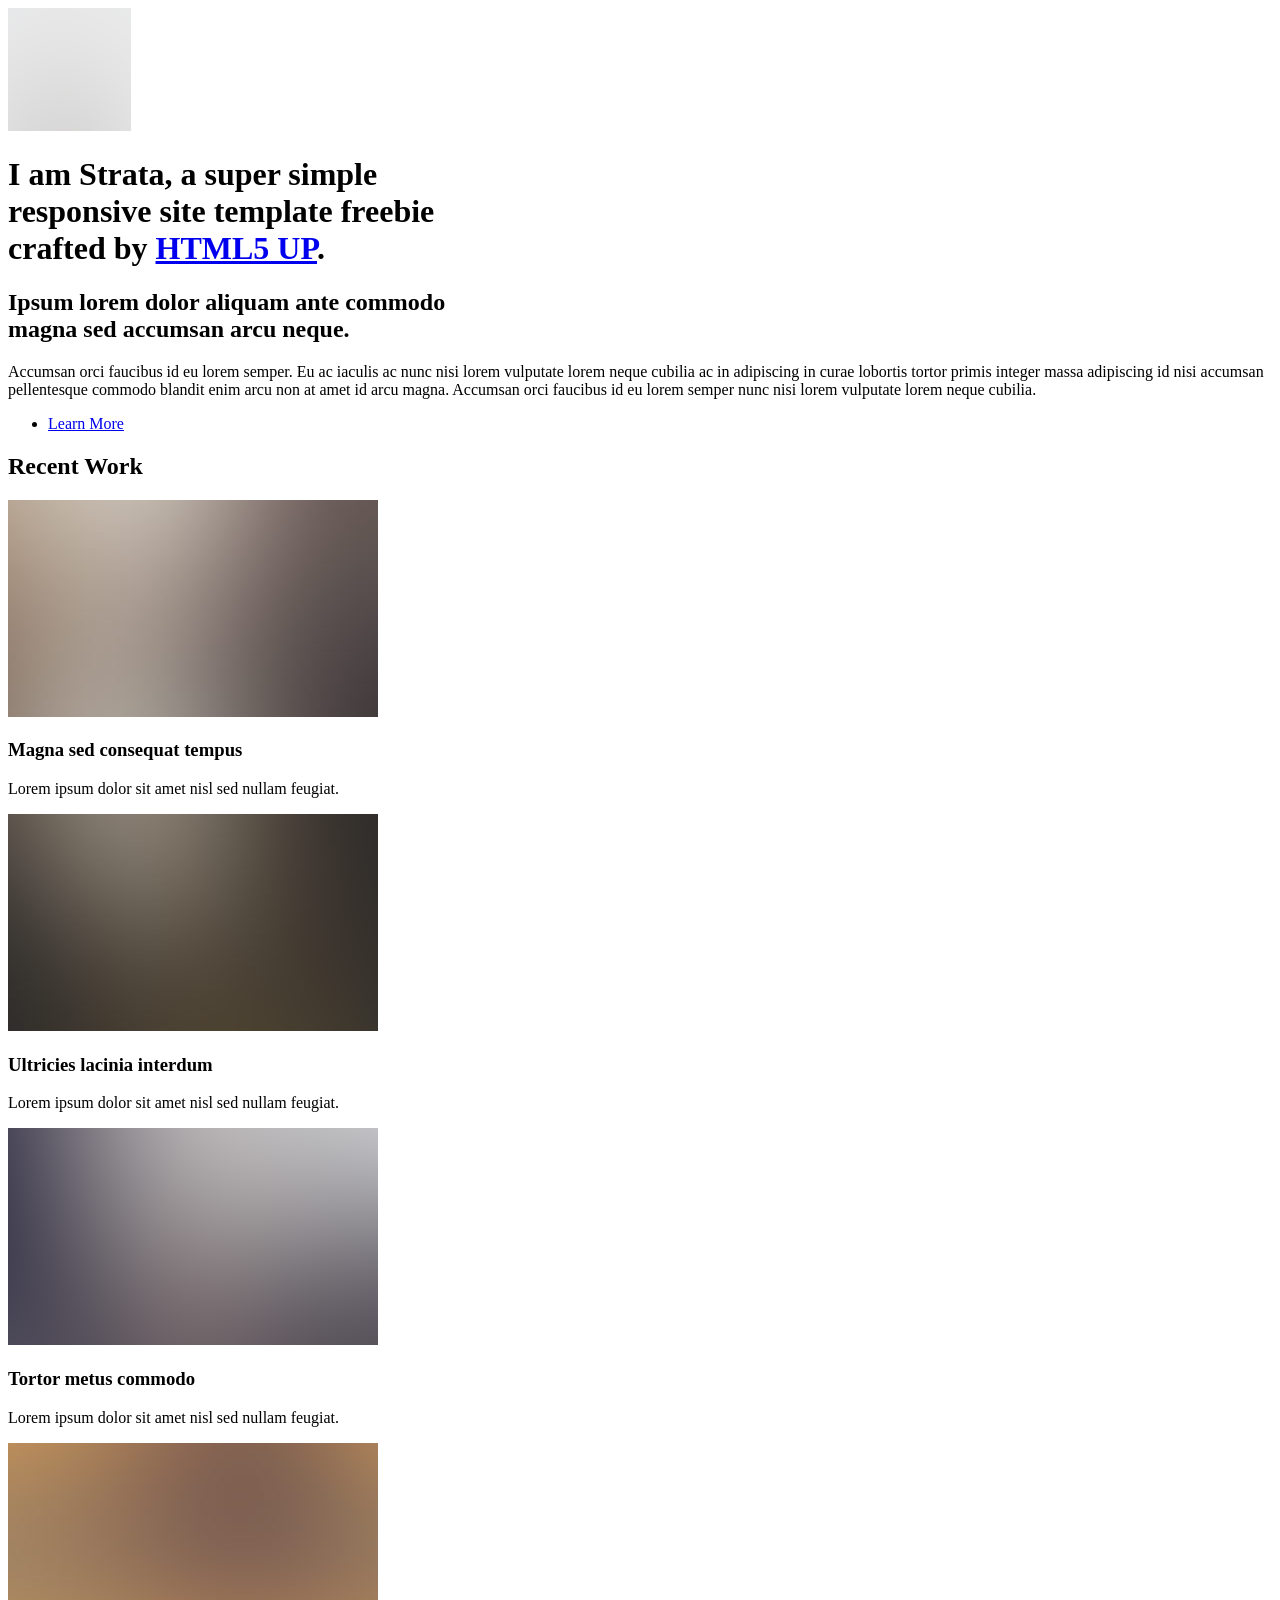
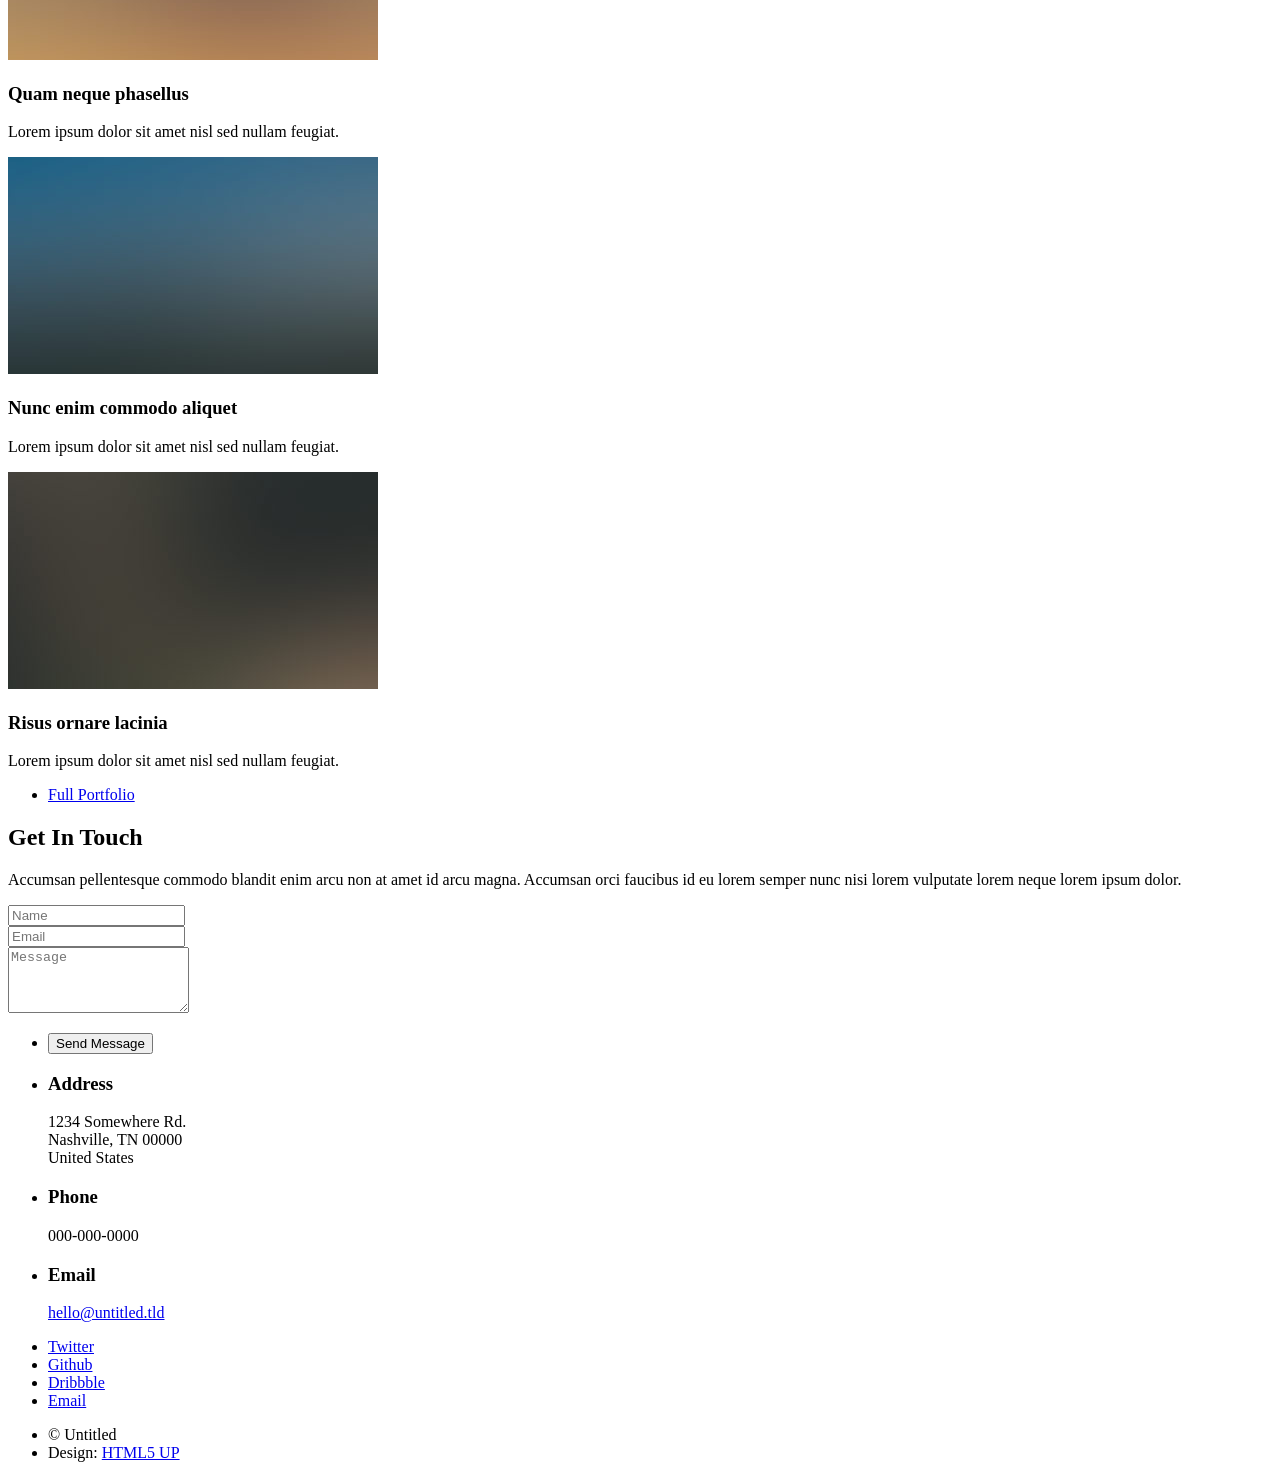
==== index.html @ 0b996a9c "Initial commit" ====
<!DOCTYPE HTML>
<!--
	Strata by HTML5 UP
	html5up.net | @ajlkn
	Free for personal and commercial use under the CCA 3.0 license (html5up.net/license)
-->
<html>
	<head>
		<title>Strata by HTML5 UP</title>
		<meta charset="utf-8" />
		<meta name="viewport" content="width=device-width, initial-scale=1, user-scalable=no" />
		<link rel="stylesheet" href="assets/css/main.css" />
	</head>
	<body class="is-preload">

		<!-- Header -->
			<header id="header">
				<div class="inner">
					<a href="#" class="image avatar"><img src="images/avatar.jpg" alt="" /></a>
					<h1><strong>I am Strata</strong>, a super simple<br />
					responsive site template freebie<br />
					crafted by <a href="http://html5up.net">HTML5 UP</a>.</h1>
				</div>
			</header>

		<!-- Main -->
			<div id="main">

				<!-- One -->
					<section id="one">
						<header class="major">
							<h2>Ipsum lorem dolor aliquam ante commodo<br />
							magna sed accumsan arcu neque.</h2>
						</header>
						<p>Accumsan orci faucibus id eu lorem semper. Eu ac iaculis ac nunc nisi lorem vulputate lorem neque cubilia ac in adipiscing in curae lobortis tortor primis integer massa adipiscing id nisi accumsan pellentesque commodo blandit enim arcu non at amet id arcu magna. Accumsan orci faucibus id eu lorem semper nunc nisi lorem vulputate lorem neque cubilia.</p>
						<ul class="actions">
							<li><a href="#" class="button">Learn More</a></li>
						</ul>
					</section>

				<!-- Two -->
					<section id="two">
						<h2>Recent Work</h2>
						<div class="row">
							<article class="col-6 col-12-xsmall work-item">
								<a href="images/fulls/01.jpg" class="image fit thumb"><img src="images/thumbs/01.jpg" alt="" /></a>
								<h3>Magna sed consequat tempus</h3>
								<p>Lorem ipsum dolor sit amet nisl sed nullam feugiat.</p>
							</article>
							<article class="col-6 col-12-xsmall work-item">
								<a href="images/fulls/02.jpg" class="image fit thumb"><img src="images/thumbs/02.jpg" alt="" /></a>
								<h3>Ultricies lacinia interdum</h3>
								<p>Lorem ipsum dolor sit amet nisl sed nullam feugiat.</p>
							</article>
							<article class="col-6 col-12-xsmall work-item">
								<a href="images/fulls/03.jpg" class="image fit thumb"><img src="images/thumbs/03.jpg" alt="" /></a>
								<h3>Tortor metus commodo</h3>
								<p>Lorem ipsum dolor sit amet nisl sed nullam feugiat.</p>
							</article>
							<article class="col-6 col-12-xsmall work-item">
								<a href="images/fulls/04.jpg" class="image fit thumb"><img src="images/thumbs/04.jpg" alt="" /></a>
								<h3>Quam neque phasellus</h3>
								<p>Lorem ipsum dolor sit amet nisl sed nullam feugiat.</p>
							</article>
							<article class="col-6 col-12-xsmall work-item">
								<a href="images/fulls/05.jpg" class="image fit thumb"><img src="images/thumbs/05.jpg" alt="" /></a>
								<h3>Nunc enim commodo aliquet</h3>
								<p>Lorem ipsum dolor sit amet nisl sed nullam feugiat.</p>
							</article>
							<article class="col-6 col-12-xsmall work-item">
								<a href="images/fulls/06.jpg" class="image fit thumb"><img src="images/thumbs/06.jpg" alt="" /></a>
								<h3>Risus ornare lacinia</h3>
								<p>Lorem ipsum dolor sit amet nisl sed nullam feugiat.</p>
							</article>
						</div>
						<ul class="actions">
							<li><a href="#" class="button">Full Portfolio</a></li>
						</ul>
					</section>

				<!-- Three -->
					<section id="three">
						<h2>Get In Touch</h2>
						<p>Accumsan pellentesque commodo blandit enim arcu non at amet id arcu magna. Accumsan orci faucibus id eu lorem semper nunc nisi lorem vulputate lorem neque lorem ipsum dolor.</p>
						<div class="row">
							<div class="col-8 col-12-small">
								<form method="post" action="#">
									<div class="row gtr-uniform gtr-50">
										<div class="col-6 col-12-xsmall"><input type="text" name="name" id="name" placeholder="Name" /></div>
										<div class="col-6 col-12-xsmall"><input type="email" name="email" id="email" placeholder="Email" /></div>
										<div class="col-12"><textarea name="message" id="message" placeholder="Message" rows="4"></textarea></div>
									</div>
								</form>
								<ul class="actions">
									<li><input type="submit" value="Send Message" /></li>
								</ul>
							</div>
							<div class="col-4 col-12-small">
								<ul class="labeled-icons">
									<li>
										<h3 class="icon solid fa-home"><span class="label">Address</span></h3>
										1234 Somewhere Rd.<br />
										Nashville, TN 00000<br />
										United States
									</li>
									<li>
										<h3 class="icon solid fa-mobile-alt"><span class="label">Phone</span></h3>
										000-000-0000
									</li>
									<li>
										<h3 class="icon solid fa-envelope"><span class="label">Email</span></h3>
										<a href="#">hello@untitled.tld</a>
									</li>
								</ul>
							</div>
						</div>
					</section>

				<!-- Four -->
				<!--
					<section id="four">
						<h2>Elements</h2>

						<section>
							<h4>Text</h4>
							<p>This is <b>bold</b> and this is <strong>strong</strong>. This is <i>italic</i> and this is <em>emphasized</em>.
							This is <sup>superscript</sup> text and this is <sub>subscript</sub> text.
							This is <u>underlined</u> and this is code: <code>for (;;) { ... }</code>. Finally, <a href="#">this is a link</a>.</p>
							<hr />
							<header>
								<h4>Heading with a Subtitle</h4>
								<p>Lorem ipsum dolor sit amet nullam id egestas urna aliquam</p>
							</header>
							<p>Nunc lacinia ante nunc ac lobortis. Interdum adipiscing gravida odio porttitor sem non mi integer non faucibus ornare mi ut ante amet placerat aliquet. Volutpat eu sed ante lacinia sapien lorem accumsan varius montes viverra nibh in adipiscing blandit tempus accumsan.</p>
							<header>
								<h5>Heading with a Subtitle</h5>
								<p>Lorem ipsum dolor sit amet nullam id egestas urna aliquam</p>
							</header>
							<p>Nunc lacinia ante nunc ac lobortis. Interdum adipiscing gravida odio porttitor sem non mi integer non faucibus ornare mi ut ante amet placerat aliquet. Volutpat eu sed ante lacinia sapien lorem accumsan varius montes viverra nibh in adipiscing blandit tempus accumsan.</p>
							<hr />
							<h2>Heading Level 2</h2>
							<h3>Heading Level 3</h3>
							<h4>Heading Level 4</h4>
							<h5>Heading Level 5</h5>
							<h6>Heading Level 6</h6>
							<hr />
							<h5>Blockquote</h5>
							<blockquote>Fringilla nisl. Donec accumsan interdum nisi, quis tincidunt felis sagittis eget tempus euismod. Vestibulum ante ipsum primis in faucibus vestibulum. Blandit adipiscing eu felis iaculis volutpat ac adipiscing accumsan faucibus. Vestibulum ante ipsum primis in faucibus lorem ipsum dolor sit amet nullam adipiscing eu felis.</blockquote>
							<h5>Preformatted</h5>
							<pre><code>i = 0;

while (!deck.isInOrder()) {
print 'Iteration ' + i;
deck.shuffle();
i++;
}

print 'It took ' + i + ' iterations to sort the deck.';</code></pre>
						</section>

						<section>
							<h4>Lists</h4>
							<div class="row">
								<div class="col-6 col-12-xsmall">
									<h5>Unordered</h5>
									<ul>
										<li>Dolor pulvinar etiam magna etiam.</li>
										<li>Sagittis adipiscing lorem eleifend.</li>
										<li>Felis enim feugiat dolore viverra.</li>
									</ul>
									<h5>Alternate</h5>
									<ul class="alt">
										<li>Dolor pulvinar etiam magna etiam.</li>
										<li>Sagittis adipiscing lorem eleifend.</li>
										<li>Felis enim feugiat dolore viverra.</li>
									</ul>
								</div>
								<div class="col-6 col-12-xsmall">
									<h5>Ordered</h5>
									<ol>
										<li>Dolor pulvinar etiam magna etiam.</li>
										<li>Etiam vel felis at lorem sed viverra.</li>
										<li>Felis enim feugiat dolore viverra.</li>
										<li>Dolor pulvinar etiam magna etiam.</li>
										<li>Etiam vel felis at lorem sed viverra.</li>
										<li>Felis enim feugiat dolore viverra.</li>
									</ol>
									<h5>Icons</h5>
									<ul class="icons">
										<li><a href="#" class="icon brands fa-twitter"><span class="label">Twitter</span></a></li>
										<li><a href="#" class="icon brands fa-facebook-f"><span class="label">Facebook</span></a></li>
										<li><a href="#" class="icon brands fa-instagram"><span class="label">Instagram</span></a></li>
										<li><a href="#" class="icon brands fa-github"><span class="label">Github</span></a></li>
										<li><a href="#" class="icon brands fa-dribbble"><span class="label">Dribbble</span></a></li>
										<li><a href="#" class="icon brands fa-tumblr"><span class="label">Tumblr</span></a></li>
									</ul>
								</div>
							</div>
							<h5>Actions</h5>
							<ul class="actions">
								<li><a href="#" class="button primary">Default</a></li>
								<li><a href="#" class="button">Default</a></li>
							</ul>
							<ul class="actions small">
								<li><a href="#" class="button primary small">Small</a></li>
								<li><a href="#" class="button small">Small</a></li>
							</ul>
							<div class="row">
								<div class="col-6 col-12-small">
									<ul class="actions stacked">
										<li><a href="#" class="button primary">Default</a></li>
										<li><a href="#" class="button">Default</a></li>
									</ul>
								</div>
								<div class="col-6 col-12-small">
									<ul class="actions stacked">
										<li><a href="#" class="button primary small">Small</a></li>
										<li><a href="#" class="button small">Small</a></li>
									</ul>
								</div>
								<div class="col-6 col-12-small">
									<ul class="actions stacked">
										<li><a href="#" class="button primary fit">Default</a></li>
										<li><a href="#" class="button fit">Default</a></li>
									</ul>
								</div>
								<div class="col-6 col-12-small">
									<ul class="actions stacked">
										<li><a href="#" class="button primary small fit">Small</a></li>
										<li><a href="#" class="button small fit">Small</a></li>
									</ul>
								</div>
							</div>
						</section>

						<section>
							<h4>Table</h4>
							<h5>Default</h5>
							<div class="table-wrapper">
								<table>
									<thead>
										<tr>
											<th>Name</th>
											<th>Description</th>
											<th>Price</th>
										</tr>
									</thead>
									<tbody>
										<tr>
											<td>Item One</td>
											<td>Ante turpis integer aliquet porttitor.</td>
											<td>29.99</td>
										</tr>
										<tr>
											<td>Item Two</td>
											<td>Vis ac commodo adipiscing arcu aliquet.</td>
											<td>19.99</td>
										</tr>
										<tr>
											<td>Item Three</td>
											<td> Morbi faucibus arcu accumsan lorem.</td>
											<td>29.99</td>
										</tr>
										<tr>
											<td>Item Four</td>
											<td>Vitae integer tempus condimentum.</td>
											<td>19.99</td>
										</tr>
										<tr>
											<td>Item Five</td>
											<td>Ante turpis integer aliquet porttitor.</td>
											<td>29.99</td>
										</tr>
									</tbody>
									<tfoot>
										<tr>
											<td colspan="2"></td>
											<td>100.00</td>
										</tr>
									</tfoot>
								</table>
							</div>

							<h5>Alternate</h5>
							<div class="table-wrapper">
								<table class="alt">
									<thead>
										<tr>
											<th>Name</th>
											<th>Description</th>
											<th>Price</th>
										</tr>
									</thead>
									<tbody>
										<tr>
											<td>Item One</td>
											<td>Ante turpis integer aliquet porttitor.</td>
											<td>29.99</td>
										</tr>
										<tr>
											<td>Item Two</td>
											<td>Vis ac commodo adipiscing arcu aliquet.</td>
											<td>19.99</td>
										</tr>
										<tr>
											<td>Item Three</td>
											<td> Morbi faucibus arcu accumsan lorem.</td>
											<td>29.99</td>
										</tr>
										<tr>
											<td>Item Four</td>
											<td>Vitae integer tempus condimentum.</td>
											<td>19.99</td>
										</tr>
										<tr>
											<td>Item Five</td>
											<td>Ante turpis integer aliquet porttitor.</td>
											<td>29.99</td>
										</tr>
									</tbody>
									<tfoot>
										<tr>
											<td colspan="2"></td>
											<td>100.00</td>
										</tr>
									</tfoot>
								</table>
							</div>
						</section>

						<section>
							<h4>Buttons</h4>
							<ul class="actions">
								<li><a href="#" class="button primary">Primary</a></li>
								<li><a href="#" class="button">Default</a></li>
							</ul>
							<ul class="actions">
								<li><a href="#" class="button large">Large</a></li>
								<li><a href="#" class="button">Default</a></li>
								<li><a href="#" class="button small">Small</a></li>
							</ul>
							<ul class="actions fit">
								<li><a href="#" class="button primary fit">Fit</a></li>
								<li><a href="#" class="button fit">Fit</a></li>
							</ul>
							<ul class="actions fit small">
								<li><a href="#" class="button primary fit small">Fit + Small</a></li>
								<li><a href="#" class="button fit small">Fit + Small</a></li>
							</ul>
							<ul class="actions">
								<li><a href="#" class="button primary icon solid fa-download">Icon</a></li>
								<li><a href="#" class="button icon solid fa-download">Icon</a></li>
							</ul>
							<ul class="actions">
								<li><span class="button primary disabled">Primary</span></li>
								<li><span class="button disabled">Default</span></li>
							</ul>
						</section>

						<section>
							<h4>Form</h4>
							<form method="post" action="#">
								<div class="row gtr-uniform gtr-50">
									<div class="col-6 col-12-xsmall">
										<input type="text" name="demo-name" id="demo-name" value="" placeholder="Name" />
									</div>
									<div class="col-6 col-12-xsmall">
										<input type="email" name="demo-email" id="demo-email" value="" placeholder="Email" />
									</div>
									<div class="col-12">
										<select name="demo-category" id="demo-category">
											<option value="">- Category -</option>
											<option value="1">Manufacturing</option>
											<option value="1">Shipping</option>
											<option value="1">Administration</option>
											<option value="1">Human Resources</option>
										</select>
									</div>
									<div class="col-4 col-12-small">
										<input type="radio" id="demo-priority-low" name="demo-priority" checked>
										<label for="demo-priority-low">Low Priority</label>
									</div>
									<div class="col-4 col-12-small">
										<input type="radio" id="demo-priority-normal" name="demo-priority">
										<label for="demo-priority-normal">Normal Priority</label>
									</div>
									<div class="col-4 col-12-small">
										<input type="radio" id="demo-priority-high" name="demo-priority">
										<label for="demo-priority-high">High Priority</label>
									</div>
									<div class="col-6 col-12-small">
										<input type="checkbox" id="demo-copy" name="demo-copy">
										<label for="demo-copy">Email me a copy of this message</label>
									</div>
									<div class="col-6 col-12-small">
										<input type="checkbox" id="demo-human" name="demo-human" checked>
										<label for="demo-human">I am a human and not a robot</label>
									</div>
									<div class="col-12">
										<textarea name="demo-message" id="demo-message" placeholder="Enter your message" rows="6"></textarea>
									</div>
									<div class="col-12">
										<ul class="actions">
											<li><input type="submit" value="Send Message" class="primary" /></li>
											<li><input type="reset" value="Reset" /></li>
										</ul>
									</div>
								</div>
							</form>
						</section>

						<section>
							<h4>Image</h4>
							<h5>Fit</h5>
							<div class="box alt">
								<div class="row gtr-50 gtr-uniform">
									<div class="col-12"><span class="image fit"><img src="images/fulls/05.jpg" alt="" /></span></div>
									<div class="col-4"><span class="image fit"><img src="images/thumbs/01.jpg" alt="" /></span></div>
									<div class="col-4"><span class="image fit"><img src="images/thumbs/02.jpg" alt="" /></span></div>
									<div class="col-4"><span class="image fit"><img src="images/thumbs/03.jpg" alt="" /></span></div>
									<div class="col-4"><span class="image fit"><img src="images/thumbs/04.jpg" alt="" /></span></div>
									<div class="col-4"><span class="image fit"><img src="images/thumbs/05.jpg" alt="" /></span></div>
									<div class="col-4"><span class="image fit"><img src="images/thumbs/06.jpg" alt="" /></span></div>
									<div class="col-4"><span class="image fit"><img src="images/thumbs/03.jpg" alt="" /></span></div>
									<div class="col-4"><span class="image fit"><img src="images/thumbs/02.jpg" alt="" /></span></div>
									<div class="col-4"><span class="image fit"><img src="images/thumbs/01.jpg" alt="" /></span></div>
								</div>
							</div>
							<h5>Left &amp; Right</h5>
							<p><span class="image left"><img src="images/avatar.jpg" alt="" /></span>Fringilla nisl. Donec accumsan interdum nisi, quis tincidunt felis sagittis eget. tempus euismod. Vestibulum ante ipsum primis in faucibus vestibulum. Blandit adipiscing eu felis iaculis volutpat ac adipiscing accumsan eu faucibus. Integer ac pellentesque praesent tincidunt felis sagittis eget. tempus euismod. Vestibulum ante ipsum primis in faucibus vestibulum. Blandit adipiscing eu felis iaculis volutpat ac adipiscing accumsan eu faucibus. Integer ac pellentesque praesent. Donec accumsan interdum nisi, quis tincidunt felis sagittis eget. tempus euismod. Vestibulum ante ipsum primis in faucibus vestibulum. Blandit adipiscing eu felis iaculis volutpat ac adipiscing accumsan eu faucibus. Integer ac pellentesque praesent tincidunt felis sagittis eget. tempus euismod. Vestibulum ante ipsum primis in faucibus vestibulum. Blandit adipiscing eu felis iaculis volutpat ac adipiscing accumsan eu faucibus. Integer ac pellentesque praesent.</p>
							<p><span class="image right"><img src="images/avatar.jpg" alt="" /></span>Fringilla nisl. Donec accumsan interdum nisi, quis tincidunt felis sagittis eget. tempus euismod. Vestibulum ante ipsum primis in faucibus vestibulum. Blandit adipiscing eu felis iaculis volutpat ac adipiscing accumsan eu faucibus. Integer ac pellentesque praesent tincidunt felis sagittis eget. tempus euismod. Vestibulum ante ipsum primis in faucibus vestibulum. Blandit adipiscing eu felis iaculis volutpat ac adipiscing accumsan eu faucibus. Integer ac pellentesque praesent. Donec accumsan interdum nisi, quis tincidunt felis sagittis eget. tempus euismod. Vestibulum ante ipsum primis in faucibus vestibulum. Blandit adipiscing eu felis iaculis volutpat ac adipiscing accumsan eu faucibus. Integer ac pellentesque praesent tincidunt felis sagittis eget. tempus euismod. Vestibulum ante ipsum primis in faucibus vestibulum. Blandit adipiscing eu felis iaculis volutpat ac adipiscing accumsan eu faucibus. Integer ac pellentesque praesent.</p>
						</section>

					</section>
				-->

			</div>

		<!-- Footer -->
			<footer id="footer">
				<div class="inner">
					<ul class="icons">
						<li><a href="#" class="icon brands fa-twitter"><span class="label">Twitter</span></a></li>
						<li><a href="#" class="icon brands fa-github"><span class="label">Github</span></a></li>
						<li><a href="#" class="icon brands fa-dribbble"><span class="label">Dribbble</span></a></li>
						<li><a href="#" class="icon solid fa-envelope"><span class="label">Email</span></a></li>
					</ul>
					<ul class="copyright">
						<li>&copy; Untitled</li><li>Design: <a href="http://html5up.net">HTML5 UP</a></li>
					</ul>
				</div>
			</footer>

		<!-- Scripts -->
			<script src="assets/js/jquery.min.js"></script>
			<script src="assets/js/jquery.poptrox.min.js"></script>
			<script src="assets/js/browser.min.js"></script>
			<script src="assets/js/breakpoints.min.js"></script>
			<script src="assets/js/util.js"></script>
			<script src="assets/js/main.js"></script>

	</body>
</html>
---- assets/css/main.css ----
@import url("fontawesome-all.min.css");
@import url("https://fonts.googleapis.com/css?family=Source+Sans+Pro:400,400italic");

/*
	Strata by HTML5 UP
	html5up.net | @ajlkn
	Free for personal and commercial use under the CCA 3.0 license (html5up.net/license)
*/

html, body, div, span, applet, object,
iframe, h1, h2, h3, h4, h5, h6, p, blockquote,
pre, a, abbr, acronym, address, big, cite,
code, del, dfn, em, img, ins, kbd, q, s, samp,
small, strike, strong, sub, sup, tt, var, b,
u, i, center, dl, dt, dd, ol, ul, li, fieldset,
form, label, legend, table, caption, tbody,
tfoot, thead, tr, th, td, article, aside,
canvas, details, embed, figure, figcaption,
footer, header, hgroup, menu, nav, output, ruby,
section, summary, time, mark, audio, video {
	margin: 0;
	padding: 0;
	border: 0;
	font-size: 100%;
	font: inherit;
	vertical-align: baseline;}

article, aside, details, figcaption, figure,
footer, header, hgroup, menu, nav, section {
	display: block;}

body {
	line-height: 1;
}

ol, ul {
	list-style: none;
}

blockquote, q {
	quotes: none;
}

	blockquote:before, blockquote:after, q:before, q:after {
		content: '';
		content: none;
	}

table {
	border-collapse: collapse;
	border-spacing: 0;
}

body {
	-webkit-text-size-adjust: none;
}

mark {
	background-color: transparent;
	color: inherit;
}

input::-moz-focus-inner {
	border: 0;
	padding: 0;
}

input, select, textarea {
	-moz-appearance: none;
	-webkit-appearance: none;
	-ms-appearance: none;
	appearance: none;
}

/* Basic */

	html {
		box-sizing: border-box;
	}

	*, *:before, *:after {
		box-sizing: inherit;
	}

	body {
		background: #fff;
	}

		body.is-preload *, body.is-preload *:before, body.is-preload *:after {
			-moz-animation: none !important;
			-webkit-animation: none !important;
			-ms-animation: none !important;
			animation: none !important;
			-moz-transition: none !important;
			-webkit-transition: none !important;
			-ms-transition: none !important;
			transition: none !important;
		}

	body, input, select, textarea {
		color: #a2a2a2;
		font-family: "Source Sans Pro", Helvetica, sans-serif;
		font-size: 16pt;
		font-weight: 400;
		line-height: 1.75em;
	}

	a {
		-moz-transition: color 0.2s ease-in-out, border-color 0.2s ease-in-out;
		-webkit-transition: color 0.2s ease-in-out, border-color 0.2s ease-in-out;
		-ms-transition: color 0.2s ease-in-out, border-color 0.2s ease-in-out;
		transition: color 0.2s ease-in-out, border-color 0.2s ease-in-out;
		border-bottom: dotted 1px;
		color: #49bf9d;
		text-decoration: none;
	}

		a:hover {
			border-bottom-color: transparent;
			color: #49bf9d !important;
			text-decoration: none;
		}

	strong, b {
		color: #787878;
		font-weight: 400;
	}

	em, i {
		font-style: italic;
	}

	p {
		margin: 0 0 2em 0;
	}

	h1, h2, h3, h4, h5, h6 {
		color: #787878;
		font-weight: 400;
		line-height: 1em;
		margin: 0 0 1em 0;
	}

		h1 a, h2 a, h3 a, h4 a, h5 a, h6 a {
			color: inherit;
			text-decoration: none;
		}

	h1 {
		font-size: 2em;
		line-height: 1.5em;
	}

	h2 {
		font-size: 1.5em;
		line-height: 1.5em;
	}

	h3 {
		font-size: 1.25em;
		line-height: 1.5em;
	}

	h4 {
		font-size: 1.1em;
		line-height: 1.5em;
	}

	h5 {
		font-size: 0.9em;
		line-height: 1.5em;
	}

	h6 {
		font-size: 0.7em;
		line-height: 1.5em;
	}

	sub {
		font-size: 0.8em;
		position: relative;
		top: 0.5em;
	}

	sup {
		font-size: 0.8em;
		position: relative;
		top: -0.5em;
	}

	hr {
		border: 0;
		border-bottom: solid 2px #efefef;
		margin: 2em 0;
	}

		hr.major {
			margin: 3em 0;
		}

	blockquote {
		border-left: solid 6px #efefef;
		font-style: italic;
		margin: 0 0 2em 0;
		padding: 0.5em 0 0.5em 1.5em;
	}

	code {
		background: #f7f7f7;
		border-radius: 0.35em;
		border: solid 2px #efefef;
		font-family: "Courier New", monospace;
		font-size: 0.9em;
		margin: 0 0.25em;
		padding: 0.25em 0.65em;
	}

	pre {
		-webkit-overflow-scrolling: touch;
		font-family: "Courier New", monospace;
		font-size: 0.9em;
		margin: 0 0 2em 0;
	}

		pre code {
			display: block;
			line-height: 1.75em;
			padding: 1em 1.5em;
			overflow-x: auto;
		}

	.align-left {
		text-align: left;
	}

	.align-center {
		text-align: center;
	}

	.align-right {
		text-align: right;
	}

/* Container */

	.container {
		margin: 0 auto;
		max-width: calc(100% - 4em);
		width: 100%;
	}

		.container.xsmall {
			width: 25%;
		}

		.container.small {
			width: 50%;
		}

		.container.medium {
			width: 75%;
		}

		.container.large {
			width: 125%;
		}

		.container.xlarge {
			width: 150%;
		}

		.container.max {
			width: 100%;
		}

		@media screen and (max-width: 980px) {

			.container {
				width: 100% !important;
				max-width: 100% !important;
			}

		}

		@media screen and (max-width: 480px) {

			.container {
				max-width: calc(100% - 3em);
			}

		}

/* Row */

	.row {
		display: flex;
		flex-wrap: wrap;
		box-sizing: border-box;
		align-items: stretch;
	}

		.row > * {
			box-sizing: border-box;
		}

		.row.gtr-uniform > * > :last-child {
			margin-bottom: 0;
		}

		.row.aln-left {
			justify-content: flex-start;
		}

		.row.aln-center {
			justify-content: center;
		}

		.row.aln-right {
			justify-content: flex-end;
		}

		.row.aln-top {
			align-items: flex-start;
		}

		.row.aln-middle {
			align-items: center;
		}

		.row.aln-bottom {
			align-items: flex-end;
		}

		.row > .imp {
			order: -1;
		}

		.row > .col-1 {
			width: 8.33333%;
		}

		.row > .off-1 {
			margin-left: 8.33333%;
		}

		.row > .col-2 {
			width: 16.66667%;
		}

		.row > .off-2 {
			margin-left: 16.66667%;
		}

		.row > .col-3 {
			width: 25%;
		}

		.row > .off-3 {
			margin-left: 25%;
		}

		.row > .col-4 {
			width: 33.33333%;
		}

		.row > .off-4 {
			margin-left: 33.33333%;
		}

		.row > .col-5 {
			width: 41.66667%;
		}

		.row > .off-5 {
			margin-left: 41.66667%;
		}

		.row > .col-6 {
			width: 50%;
		}

		.row > .off-6 {
			margin-left: 50%;
		}

		.row > .col-7 {
			width: 58.33333%;
		}

		.row > .off-7 {
			margin-left: 58.33333%;
		}

		.row > .col-8 {
			width: 66.66667%;
		}

		.row > .off-8 {
			margin-left: 66.66667%;
		}

		.row > .col-9 {
			width: 75%;
		}

		.row > .off-9 {
			margin-left: 75%;
		}

		.row > .col-10 {
			width: 83.33333%;
		}

		.row > .off-10 {
			margin-left: 83.33333%;
		}

		.row > .col-11 {
			width: 91.66667%;
		}

		.row > .off-11 {
			margin-left: 91.66667%;
		}

		.row > .col-12 {
			width: 100%;
		}

		.row > .off-12 {
			margin-left: 100%;
		}

		.row.gtr-0 {
			margin-top: 0;
			margin-left: 0em;
		}

			.row.gtr-0 > * {
				padding: 0 0 0 0em;
			}

			.row.gtr-0.gtr-uniform {
				margin-top: 0em;
			}

				.row.gtr-0.gtr-uniform > * {
					padding-top: 0em;
				}

		.row.gtr-25 {
			margin-top: 0;
			margin-left: -0.625em;
		}

			.row.gtr-25 > * {
				padding: 0 0 0 0.625em;
			}

			.row.gtr-25.gtr-uniform {
				margin-top: -0.625em;
			}

				.row.gtr-25.gtr-uniform > * {
					padding-top: 0.625em;
				}

		.row.gtr-50 {
			margin-top: 0;
			margin-left: -1.25em;
		}

			.row.gtr-50 > * {
				padding: 0 0 0 1.25em;
			}

			.row.gtr-50.gtr-uniform {
				margin-top: -1.25em;
			}

				.row.gtr-50.gtr-uniform > * {
					padding-top: 1.25em;
				}

		.row {
			margin-top: 0;
			margin-left: -2.5em;
		}

			.row > * {
				padding: 0 0 0 2.5em;
			}

			.row.gtr-uniform {
				margin-top: -2.5em;
			}

				.row.gtr-uniform > * {
					padding-top: 2.5em;
				}

		.row.gtr-150 {
			margin-top: 0;
			margin-left: -3.75em;
		}

			.row.gtr-150 > * {
				padding: 0 0 0 3.75em;
			}

			.row.gtr-150.gtr-uniform {
				margin-top: -3.75em;
			}

				.row.gtr-150.gtr-uniform > * {
					padding-top: 3.75em;
				}

		.row.gtr-200 {
			margin-top: 0;
			margin-left: -5em;
		}

			.row.gtr-200 > * {
				padding: 0 0 0 5em;
			}

			.row.gtr-200.gtr-uniform {
				margin-top: -5em;
			}

				.row.gtr-200.gtr-uniform > * {
					padding-top: 5em;
				}

		@media screen and (max-width: 1800px) {

			.row {
				display: flex;
				flex-wrap: wrap;
				box-sizing: border-box;
				align-items: stretch;
			}

				.row > * {
					box-sizing: border-box;
				}

				.row.gtr-uniform > * > :last-child {
					margin-bottom: 0;
				}

				.row.aln-left {
					justify-content: flex-start;
				}

				.row.aln-center {
					justify-content: center;
				}

				.row.aln-right {
					justify-content: flex-end;
				}

				.row.aln-top {
					align-items: flex-start;
				}

				.row.aln-middle {
					align-items: center;
				}

				.row.aln-bottom {
					align-items: flex-end;
				}

				.row > .imp-xlarge {
					order: -1;
				}

				.row > .col-1-xlarge {
					width: 8.33333%;
				}

				.row > .off-1-xlarge {
					margin-left: 8.33333%;
				}

				.row > .col-2-xlarge {
					width: 16.66667%;
				}

				.row > .off-2-xlarge {
					margin-left: 16.66667%;
				}

				.row > .col-3-xlarge {
					width: 25%;
				}

				.row > .off-3-xlarge {
					margin-left: 25%;
				}

				.row > .col-4-xlarge {
					width: 33.33333%;
				}

				.row > .off-4-xlarge {
					margin-left: 33.33333%;
				}

				.row > .col-5-xlarge {
					width: 41.66667%;
				}

				.row > .off-5-xlarge {
					margin-left: 41.66667%;
				}

				.row > .col-6-xlarge {
					width: 50%;
				}

				.row > .off-6-xlarge {
					margin-left: 50%;
				}

				.row > .col-7-xlarge {
					width: 58.33333%;
				}

				.row > .off-7-xlarge {
					margin-left: 58.33333%;
				}

				.row > .col-8-xlarge {
					width: 66.66667%;
				}

				.row > .off-8-xlarge {
					margin-left: 66.66667%;
				}

				.row > .col-9-xlarge {
					width: 75%;
				}

				.row > .off-9-xlarge {
					margin-left: 75%;
				}

				.row > .col-10-xlarge {
					width: 83.33333%;
				}

				.row > .off-10-xlarge {
					margin-left: 83.33333%;
				}

				.row > .col-11-xlarge {
					width: 91.66667%;
				}

				.row > .off-11-xlarge {
					margin-left: 91.66667%;
				}

				.row > .col-12-xlarge {
					width: 100%;
				}

				.row > .off-12-xlarge {
					margin-left: 100%;
				}

				.row.gtr-0 {
					margin-top: 0;
					margin-left: 0em;
				}

					.row.gtr-0 > * {
						padding: 0 0 0 0em;
					}

					.row.gtr-0.gtr-uniform {
						margin-top: 0em;
					}

						.row.gtr-0.gtr-uniform > * {
							padding-top: 0em;
						}

				.row.gtr-25 {
					margin-top: 0;
					margin-left: -0.625em;
				}

					.row.gtr-25 > * {
						padding: 0 0 0 0.625em;
					}

					.row.gtr-25.gtr-uniform {
						margin-top: -0.625em;
					}

						.row.gtr-25.gtr-uniform > * {
							padding-top: 0.625em;
						}

				.row.gtr-50 {
					margin-top: 0;
					margin-left: -1.25em;
				}

					.row.gtr-50 > * {
						padding: 0 0 0 1.25em;
					}

					.row.gtr-50.gtr-uniform {
						margin-top: -1.25em;
					}

						.row.gtr-50.gtr-uniform > * {
							padding-top: 1.25em;
						}

				.row {
					margin-top: 0;
					margin-left: -2.5em;
				}

					.row > * {
						padding: 0 0 0 2.5em;
					}

					.row.gtr-uniform {
						margin-top: -2.5em;
					}

						.row.gtr-uniform > * {
							padding-top: 2.5em;
						}

				.row.gtr-150 {
					margin-top: 0;
					margin-left: -3.75em;
				}

					.row.gtr-150 > * {
						padding: 0 0 0 3.75em;
					}

					.row.gtr-150.gtr-uniform {
						margin-top: -3.75em;
					}

						.row.gtr-150.gtr-uniform > * {
							padding-top: 3.75em;
						}

				.row.gtr-200 {
					margin-top: 0;
					margin-left: -5em;
				}

					.row.gtr-200 > * {
						padding: 0 0 0 5em;
					}

					.row.gtr-200.gtr-uniform {
						margin-top: -5em;
					}

						.row.gtr-200.gtr-uniform > * {
							padding-top: 5em;
						}

		}

		@media screen and (max-width: 1280px) {

			.row {
				display: flex;
				flex-wrap: wrap;
				box-sizing: border-box;
				align-items: stretch;
			}

				.row > * {
					box-sizing: border-box;
				}

				.row.gtr-uniform > * > :last-child {
					margin-bottom: 0;
				}

				.row.aln-left {
					justify-content: flex-start;
				}

				.row.aln-center {
					justify-content: center;
				}

				.row.aln-right {
					justify-content: flex-end;
				}

				.row.aln-top {
					align-items: flex-start;
				}

				.row.aln-middle {
					align-items: center;
				}

				.row.aln-bottom {
					align-items: flex-end;
				}

				.row > .imp-large {
					order: -1;
				}

				.row > .col-1-large {
					width: 8.33333%;
				}

				.row > .off-1-large {
					margin-left: 8.33333%;
				}

				.row > .col-2-large {
					width: 16.66667%;
				}

				.row > .off-2-large {
					margin-left: 16.66667%;
				}

				.row > .col-3-large {
					width: 25%;
				}

				.row > .off-3-large {
					margin-left: 25%;
				}

				.row > .col-4-large {
					width: 33.33333%;
				}

				.row > .off-4-large {
					margin-left: 33.33333%;
				}

				.row > .col-5-large {
					width: 41.66667%;
				}

				.row > .off-5-large {
					margin-left: 41.66667%;
				}

				.row > .col-6-large {
					width: 50%;
				}

				.row > .off-6-large {
					margin-left: 50%;
				}

				.row > .col-7-large {
					width: 58.33333%;
				}

				.row > .off-7-large {
					margin-left: 58.33333%;
				}

				.row > .col-8-large {
					width: 66.66667%;
				}

				.row > .off-8-large {
					margin-left: 66.66667%;
				}

				.row > .col-9-large {
					width: 75%;
				}

				.row > .off-9-large {
					margin-left: 75%;
				}

				.row > .col-10-large {
					width: 83.33333%;
				}

				.row > .off-10-large {
					margin-left: 83.33333%;
				}

				.row > .col-11-large {
					width: 91.66667%;
				}

				.row > .off-11-large {
					margin-left: 91.66667%;
				}

				.row > .col-12-large {
					width: 100%;
				}

				.row > .off-12-large {
					margin-left: 100%;
				}

				.row.gtr-0 {
					margin-top: 0;
					margin-left: 0em;
				}

					.row.gtr-0 > * {
						padding: 0 0 0 0em;
					}

					.row.gtr-0.gtr-uniform {
						margin-top: 0em;
					}

						.row.gtr-0.gtr-uniform > * {
							padding-top: 0em;
						}

				.row.gtr-25 {
					margin-top: 0;
					margin-left: -0.5em;
				}

					.row.gtr-25 > * {
						padding: 0 0 0 0.5em;
					}

					.row.gtr-25.gtr-uniform {
						margin-top: -0.5em;
					}

						.row.gtr-25.gtr-uniform > * {
							padding-top: 0.5em;
						}

				.row.gtr-50 {
					margin-top: 0;
					margin-left: -1em;
				}

					.row.gtr-50 > * {
						padding: 0 0 0 1em;
					}

					.row.gtr-50.gtr-uniform {
						margin-top: -1em;
					}

						.row.gtr-50.gtr-uniform > * {
							padding-top: 1em;
						}

				.row {
					margin-top: 0;
					margin-left: -2em;
				}

					.row > * {
						padding: 0 0 0 2em;
					}

					.row.gtr-uniform {
						margin-top: -2em;
					}

						.row.gtr-uniform > * {
							padding-top: 2em;
						}

				.row.gtr-150 {
					margin-top: 0;
					margin-left: -3em;
				}

					.row.gtr-150 > * {
						padding: 0 0 0 3em;
					}

					.row.gtr-150.gtr-uniform {
						margin-top: -3em;
					}

						.row.gtr-150.gtr-uniform > * {
							padding-top: 3em;
						}

				.row.gtr-200 {
					margin-top: 0;
					margin-left: -4em;
				}

					.row.gtr-200 > * {
						padding: 0 0 0 4em;
					}

					.row.gtr-200.gtr-uniform {
						margin-top: -4em;
					}

						.row.gtr-200.gtr-uniform > * {
							padding-top: 4em;
						}

		}

		@media screen and (max-width: 980px) {

			.row {
				display: flex;
				flex-wrap: wrap;
				box-sizing: border-box;
				align-items: stretch;
			}

				.row > * {
					box-sizing: border-box;
				}

				.row.gtr-uniform > * > :last-child {
					margin-bottom: 0;
				}

				.row.aln-left {
					justify-content: flex-start;
				}

				.row.aln-center {
					justify-content: center;
				}

				.row.aln-right {
					justify-content: flex-end;
				}

				.row.aln-top {
					align-items: flex-start;
				}

				.row.aln-middle {
					align-items: center;
				}

				.row.aln-bottom {
					align-items: flex-end;
				}

				.row > .imp-medium {
					order: -1;
				}

				.row > .col-1-medium {
					width: 8.33333%;
				}

				.row > .off-1-medium {
					margin-left: 8.33333%;
				}

				.row > .col-2-medium {
					width: 16.66667%;
				}

				.row > .off-2-medium {
					margin-left: 16.66667%;
				}

				.row > .col-3-medium {
					width: 25%;
				}

				.row > .off-3-medium {
					margin-left: 25%;
				}

				.row > .col-4-medium {
					width: 33.33333%;
				}

				.row > .off-4-medium {
					margin-left: 33.33333%;
				}

				.row > .col-5-medium {
					width: 41.66667%;
				}

				.row > .off-5-medium {
					margin-left: 41.66667%;
				}

				.row > .col-6-medium {
					width: 50%;
				}

				.row > .off-6-medium {
					margin-left: 50%;
				}

				.row > .col-7-medium {
					width: 58.33333%;
				}

				.row > .off-7-medium {
					margin-left: 58.33333%;
				}

				.row > .col-8-medium {
					width: 66.66667%;
				}

				.row > .off-8-medium {
					margin-left: 66.66667%;
				}

				.row > .col-9-medium {
					width: 75%;
				}

				.row > .off-9-medium {
					margin-left: 75%;
				}

				.row > .col-10-medium {
					width: 83.33333%;
				}

				.row > .off-10-medium {
					margin-left: 83.33333%;
				}

				.row > .col-11-medium {
					width: 91.66667%;
				}

				.row > .off-11-medium {
					margin-left: 91.66667%;
				}

				.row > .col-12-medium {
					width: 100%;
				}

				.row > .off-12-medium {
					margin-left: 100%;
				}

				.row.gtr-0 {
					margin-top: 0;
					margin-left: 0em;
				}

					.row.gtr-0 > * {
						padding: 0 0 0 0em;
					}

					.row.gtr-0.gtr-uniform {
						margin-top: 0em;
					}

						.row.gtr-0.gtr-uniform > * {
							padding-top: 0em;
						}

				.row.gtr-25 {
					margin-top: 0;
					margin-left: -0.5em;
				}

					.row.gtr-25 > * {
						padding: 0 0 0 0.5em;
					}

					.row.gtr-25.gtr-uniform {
						margin-top: -0.5em;
					}

						.row.gtr-25.gtr-uniform > * {
							padding-top: 0.5em;
						}

				.row.gtr-50 {
					margin-top: 0;
					margin-left: -1em;
				}

					.row.gtr-50 > * {
						padding: 0 0 0 1em;
					}

					.row.gtr-50.gtr-uniform {
						margin-top: -1em;
					}

						.row.gtr-50.gtr-uniform > * {
							padding-top: 1em;
						}

				.row {
					margin-top: 0;
					margin-left: -2em;
				}

					.row > * {
						padding: 0 0 0 2em;
					}

					.row.gtr-uniform {
						margin-top: -2em;
					}

						.row.gtr-uniform > * {
							padding-top: 2em;
						}

				.row.gtr-150 {
					margin-top: 0;
					margin-left: -3em;
				}

					.row.gtr-150 > * {
						padding: 0 0 0 3em;
					}

					.row.gtr-150.gtr-uniform {
						margin-top: -3em;
					}

						.row.gtr-150.gtr-uniform > * {
							padding-top: 3em;
						}

				.row.gtr-200 {
					margin-top: 0;
					margin-left: -4em;
				}

					.row.gtr-200 > * {
						padding: 0 0 0 4em;
					}

					.row.gtr-200.gtr-uniform {
						margin-top: -4em;
					}

						.row.gtr-200.gtr-uniform > * {
							padding-top: 4em;
						}

		}

		@media screen and (max-width: 736px) {

			.row {
				display: flex;
				flex-wrap: wrap;
				box-sizing: border-box;
				align-items: stretch;
			}

				.row > * {
					box-sizing: border-box;
				}

				.row.gtr-uniform > * > :last-child {
					margin-bottom: 0;
				}

				.row.aln-left {
					justify-content: flex-start;
				}

				.row.aln-center {
					justify-content: center;
				}

				.row.aln-right {
					justify-content: flex-end;
				}

				.row.aln-top {
					align-items: flex-start;
				}

				.row.aln-middle {
					align-items: center;
				}

				.row.aln-bottom {
					align-items: flex-end;
				}

				.row > .imp-small {
					order: -1;
				}

				.row > .col-1-small {
					width: 8.33333%;
				}

				.row > .off-1-small {
					margin-left: 8.33333%;
				}

				.row > .col-2-small {
					width: 16.66667%;
				}

				.row > .off-2-small {
					margin-left: 16.66667%;
				}

				.row > .col-3-small {
					width: 25%;
				}

				.row > .off-3-small {
					margin-left: 25%;
				}

				.row > .col-4-small {
					width: 33.33333%;
				}

				.row > .off-4-small {
					margin-left: 33.33333%;
				}

				.row > .col-5-small {
					width: 41.66667%;
				}

				.row > .off-5-small {
					margin-left: 41.66667%;
				}

				.row > .col-6-small {
					width: 50%;
				}

				.row > .off-6-small {
					margin-left: 50%;
				}

				.row > .col-7-small {
					width: 58.33333%;
				}

				.row > .off-7-small {
					margin-left: 58.33333%;
				}

				.row > .col-8-small {
					width: 66.66667%;
				}

				.row > .off-8-small {
					margin-left: 66.66667%;
				}

				.row > .col-9-small {
					width: 75%;
				}

				.row > .off-9-small {
					margin-left: 75%;
				}

				.row > .col-10-small {
					width: 83.33333%;
				}

				.row > .off-10-small {
					margin-left: 83.33333%;
				}

				.row > .col-11-small {
					width: 91.66667%;
				}

				.row > .off-11-small {
					margin-left: 91.66667%;
				}

				.row > .col-12-small {
					width: 100%;
				}

				.row > .off-12-small {
					margin-left: 100%;
				}

				.row.gtr-0 {
					margin-top: 0;
					margin-left: 0em;
				}

					.row.gtr-0 > * {
						padding: 0 0 0 0em;
					}

					.row.gtr-0.gtr-uniform {
						margin-top: 0em;
					}

						.row.gtr-0.gtr-uniform > * {
							padding-top: 0em;
						}

				.row.gtr-25 {
					margin-top: 0;
					margin-left: -0.375em;
				}

					.row.gtr-25 > * {
						padding: 0 0 0 0.375em;
					}

					.row.gtr-25.gtr-uniform {
						margin-top: -0.375em;
					}

						.row.gtr-25.gtr-uniform > * {
							padding-top: 0.375em;
						}

				.row.gtr-50 {
					margin-top: 0;
					margin-left: -0.75em;
				}

					.row.gtr-50 > * {
						padding: 0 0 0 0.75em;
					}

					.row.gtr-50.gtr-uniform {
						margin-top: -0.75em;
					}

						.row.gtr-50.gtr-uniform > * {
							padding-top: 0.75em;
						}

				.row {
					margin-top: 0;
					margin-left: -1.5em;
				}

					.row > * {
						padding: 0 0 0 1.5em;
					}

					.row.gtr-uniform {
						margin-top: -1.5em;
					}

						.row.gtr-uniform > * {
							padding-top: 1.5em;
						}

				.row.gtr-150 {
					margin-top: 0;
					margin-left: -2.25em;
				}

					.row.gtr-150 > * {
						padding: 0 0 0 2.25em;
					}

					.row.gtr-150.gtr-uniform {
						margin-top: -2.25em;
					}

						.row.gtr-150.gtr-uniform > * {
							padding-top: 2.25em;
						}

				.row.gtr-200 {
					margin-top: 0;
					margin-left: -3em;
				}

					.row.gtr-200 > * {
						padding: 0 0 0 3em;
					}

					.row.gtr-200.gtr-uniform {
						margin-top: -3em;
					}

						.row.gtr-200.gtr-uniform > * {
							padding-top: 3em;
						}

		}

		@media screen and (max-width: 480px) {

			.row {
				display: flex;
				flex-wrap: wrap;
				box-sizing: border-box;
				align-items: stretch;
			}

				.row > * {
					box-sizing: border-box;
				}

				.row.gtr-uniform > * > :last-child {
					margin-bottom: 0;
				}

				.row.aln-left {
					justify-content: flex-start;
				}

				.row.aln-center {
					justify-content: center;
				}

				.row.aln-right {
					justify-content: flex-end;
				}

				.row.aln-top {
					align-items: flex-start;
				}

				.row.aln-middle {
					align-items: center;
				}

				.row.aln-bottom {
					align-items: flex-end;
				}

				.row > .imp-xsmall {
					order: -1;
				}

				.row > .col-1-xsmall {
					width: 8.33333%;
				}

				.row > .off-1-xsmall {
					margin-left: 8.33333%;
				}

				.row > .col-2-xsmall {
					width: 16.66667%;
				}

				.row > .off-2-xsmall {
					margin-left: 16.66667%;
				}

				.row > .col-3-xsmall {
					width: 25%;
				}

				.row > .off-3-xsmall {
					margin-left: 25%;
				}

				.row > .col-4-xsmall {
					width: 33.33333%;
				}

				.row > .off-4-xsmall {
					margin-left: 33.33333%;
				}

				.row > .col-5-xsmall {
					width: 41.66667%;
				}

				.row > .off-5-xsmall {
					margin-left: 41.66667%;
				}

				.row > .col-6-xsmall {
					width: 50%;
				}

				.row > .off-6-xsmall {
					margin-left: 50%;
				}

				.row > .col-7-xsmall {
					width: 58.33333%;
				}

				.row > .off-7-xsmall {
					margin-left: 58.33333%;
				}

				.row > .col-8-xsmall {
					width: 66.66667%;
				}

				.row > .off-8-xsmall {
					margin-left: 66.66667%;
				}

				.row > .col-9-xsmall {
					width: 75%;
				}

				.row > .off-9-xsmall {
					margin-left: 75%;
				}

				.row > .col-10-xsmall {
					width: 83.33333%;
				}

				.row > .off-10-xsmall {
					margin-left: 83.33333%;
				}

				.row > .col-11-xsmall {
					width: 91.66667%;
				}

				.row > .off-11-xsmall {
					margin-left: 91.66667%;
				}

				.row > .col-12-xsmall {
					width: 100%;
				}

				.row > .off-12-xsmall {
					margin-left: 100%;
				}

				.row.gtr-0 {
					margin-top: 0;
					margin-left: 0em;
				}

					.row.gtr-0 > * {
						padding: 0 0 0 0em;
					}

					.row.gtr-0.gtr-uniform {
						margin-top: 0em;
					}

						.row.gtr-0.gtr-uniform > * {
							padding-top: 0em;
						}

				.row.gtr-25 {
					margin-top: 0;
					margin-left: -0.375em;
				}

					.row.gtr-25 > * {
						padding: 0 0 0 0.375em;
					}

					.row.gtr-25.gtr-uniform {
						margin-top: -0.375em;
					}

						.row.gtr-25.gtr-uniform > * {
							padding-top: 0.375em;
						}

				.row.gtr-50 {
					margin-top: 0;
					margin-left: -0.75em;
				}

					.row.gtr-50 > * {
						padding: 0 0 0 0.75em;
					}

					.row.gtr-50.gtr-uniform {
						margin-top: -0.75em;
					}

						.row.gtr-50.gtr-uniform > * {
							padding-top: 0.75em;
						}

				.row {
					margin-top: 0;
					margin-left: -1.5em;
				}

					.row > * {
						padding: 0 0 0 1.5em;
					}

					.row.gtr-uniform {
						margin-top: -1.5em;
					}

						.row.gtr-uniform > * {
							padding-top: 1.5em;
						}

				.row.gtr-150 {
					margin-top: 0;
					margin-left: -2.25em;
				}

					.row.gtr-150 > * {
						padding: 0 0 0 2.25em;
					}

					.row.gtr-150.gtr-uniform {
						margin-top: -2.25em;
					}

						.row.gtr-150.gtr-uniform > * {
							padding-top: 2.25em;
						}

				.row.gtr-200 {
					margin-top: 0;
					margin-left: -3em;
				}

					.row.gtr-200 > * {
						padding: 0 0 0 3em;
					}

					.row.gtr-200.gtr-uniform {
						margin-top: -3em;
					}

						.row.gtr-200.gtr-uniform > * {
							padding-top: 3em;
						}

		}

/* Section/Article */

	section.special, article.special {
		text-align: center;
	}

	header p {
		color: #b2b2b2;
		position: relative;
		margin: 0 0 1.5em 0;
	}

	header h2 + p {
		font-size: 1.25em;
		margin-top: -1em;
		line-height: 1.5em;
	}

	header h3 + p {
		font-size: 1.1em;
		margin-top: -0.8em;
		line-height: 1.5em;
	}

	header h4 + p,
	header h5 + p,
	header h6 + p {
		font-size: 0.9em;
		margin-top: -0.6em;
		line-height: 1.5em;
	}

	header.major h2 {
		font-size: 2em;
	}

/* Form */

	form {
		margin: 0 0 2em 0;
	}

	label {
		color: #787878;
		display: block;
		font-size: 0.9em;
		font-weight: 400;
		margin: 0 0 1em 0;
	}

	input[type="text"],
	input[type="password"],
	input[type="email"],
	select,
	textarea {
		-moz-appearance: none;
		-webkit-appearance: none;
		-ms-appearance: none;
		appearance: none;
		background: #f7f7f7;
		border-radius: 0.35em;
		border: solid 2px transparent;
		color: inherit;
		display: block;
		outline: 0;
		padding: 0 0.75em;
		text-decoration: none;
		width: 100%;
	}

		input[type="text"]:invalid,
		input[type="password"]:invalid,
		input[type="email"]:invalid,
		select:invalid,
		textarea:invalid {
			box-shadow: none;
		}

		input[type="text"]:focus,
		input[type="password"]:focus,
		input[type="email"]:focus,
		select:focus,
		textarea:focus {
			border-color: #49bf9d;
		}

	select {
		background-image: url("data:image/svg+xml;charset=utf8,%3Csvg xmlns='http://www.w3.org/2000/svg' width='40' height='40' preserveAspectRatio='none' viewBox='0 0 40 40'%3E%3Cpath d='M9.4,12.3l10.4,10.4l10.4-10.4c0.2-0.2,0.5-0.4,0.9-0.4c0.3,0,0.6,0.1,0.9,0.4l3.3,3.3c0.2,0.2,0.4,0.5,0.4,0.9 c0,0.4-0.1,0.6-0.4,0.9L20.7,31.9c-0.2,0.2-0.5,0.4-0.9,0.4c-0.3,0-0.6-0.1-0.9-0.4L4.3,17.3c-0.2-0.2-0.4-0.5-0.4-0.9 c0-0.4,0.1-0.6,0.4-0.9l3.3-3.3c0.2-0.2,0.5-0.4,0.9-0.4S9.1,12.1,9.4,12.3z' fill='%23dfdfdf' /%3E%3C/svg%3E");
		background-size: 1.25rem;
		background-repeat: no-repeat;
		background-position: calc(100% - 1rem) center;
		height: 2.75em;
		padding-right: 2.75em;
		text-overflow: ellipsis;
	}

		select option {
			color: #787878;
			background: #fff;
		}

		select:focus::-ms-value {
			background-color: transparent;
		}

		select::-ms-expand {
			display: none;
		}

	input[type="text"],
	input[type="password"],
	input[type="email"],
	select {
		height: 2.75em;
	}

	textarea {
		padding: 0.75em;
	}

	input[type="checkbox"],
	input[type="radio"] {
		-moz-appearance: none;
		-webkit-appearance: none;
		-ms-appearance: none;
		appearance: none;
		display: block;
		float: left;
		margin-right: -2em;
		opacity: 0;
		width: 1em;
		z-index: -1;
	}

		input[type="checkbox"] + label,
		input[type="radio"] + label {
			text-decoration: none;
			color: #a2a2a2;
			cursor: pointer;
			display: inline-block;
			font-size: 1em;
			font-weight: 400;
			padding-left: 2.4em;
			padding-right: 0.75em;
			position: relative;
		}

			input[type="checkbox"] + label:before,
			input[type="radio"] + label:before {
				-moz-osx-font-smoothing: grayscale;
				-webkit-font-smoothing: antialiased;
				display: inline-block;
				font-style: normal;
				font-variant: normal;
				text-rendering: auto;
				line-height: 1;
				text-transform: none !important;
				font-family: 'Font Awesome 5 Free';
				font-weight: 900;
			}

			input[type="checkbox"] + label:before,
			input[type="radio"] + label:before {
				background: #f7f7f7;
				border-radius: 0.35em;
				border: solid 2px transparent;
				content: '';
				display: inline-block;
				font-size: 0.8em;
				height: 2.0625em;
				left: 0;
				line-height: 1.85625em;
				position: absolute;
				text-align: center;
				top: 0;
				width: 2.0625em;
			}

		input[type="checkbox"]:checked + label:before,
		input[type="radio"]:checked + label:before {
			background: #787878;
			border-color: #787878;
			color: #fff;
			content: '\f00c';
		}

		input[type="checkbox"]:focus + label:before,
		input[type="radio"]:focus + label:before {
			border-color: #49bf9d;
		}

	input[type="checkbox"] + label:before {
		border-radius: 0.35em;
	}

	input[type="radio"] + label:before {
		border-radius: 100%;
	}

	::-webkit-input-placeholder {
		color: #b2b2b2 !important;
		opacity: 1.0;
	}

	:-moz-placeholder {
		color: #b2b2b2 !important;
		opacity: 1.0;
	}

	::-moz-placeholder {
		color: #b2b2b2 !important;
		opacity: 1.0;
	}

	:-ms-input-placeholder {
		color: #b2b2b2 !important;
		opacity: 1.0;
	}

/* Box */

	.box {
		border-radius: 0.35em;
		border: solid 2px #efefef;
		margin-bottom: 2em;
		padding: 1.5em;
	}

		.box > :last-child,
		.box > :last-child > :last-child,
		.box > :last-child > :last-child > :last-child {
			margin-bottom: 0;
		}

		.box.alt {
			border: 0;
			border-radius: 0;
			padding: 0;
		}

/* Icon */

	.icon {
		text-decoration: none;
		border-bottom: none;
		position: relative;
	}

		.icon:before {
			-moz-osx-font-smoothing: grayscale;
			-webkit-font-smoothing: antialiased;
			display: inline-block;
			font-style: normal;
			font-variant: normal;
			text-rendering: auto;
			line-height: 1;
			text-transform: none !important;
			font-family: 'Font Awesome 5 Free';
			font-weight: 400;
		}

		.icon > .label {
			display: none;
		}

		.icon:before {
			line-height: inherit;
		}

		.icon.solid:before {
			font-weight: 900;
		}

		.icon.brands:before {
			font-family: 'Font Awesome 5 Brands';
		}

/* Image */

	.image {
		border-radius: 0.35em;
		border: 0;
		display: inline-block;
		position: relative;
	}

		.image:before {
			-moz-transition: opacity 0.2s ease-in-out;
			-webkit-transition: opacity 0.2s ease-in-out;
			-ms-transition: opacity 0.2s ease-in-out;
			transition: opacity 0.2s ease-in-out;
			background: url("images/overlay.png");
			border-radius: 0.35em;
			content: '';
			display: block;
			height: 100%;
			left: 0;
			opacity: 0.5;
			position: absolute;
			top: 0;
			width: 100%;
		}

		.image.thumb {
			text-align: center;
		}

			.image.thumb:after {
				-moz-transition: opacity 0.2s ease-in-out;
				-webkit-transition: opacity 0.2s ease-in-out;
				-ms-transition: opacity 0.2s ease-in-out;
				transition: opacity 0.2s ease-in-out;
				border-radius: 0.35em;
				border: solid 3px rgba(255, 255, 255, 0.5);
				color: #fff;
				content: 'View';
				display: inline-block;
				font-size: 0.8em;
				font-weight: 400;
				left: 50%;
				line-height: 2.25em;
				margin: -1.25em 0 0 -3em;
				opacity: 0;
				padding: 0 1.5em;
				position: absolute;
				text-align: center;
				text-decoration: none;
				top: 50%;
				white-space: nowrap;
			}

			.image.thumb:hover:after {
				opacity: 1.0;
			}

			.image.thumb:hover:before {
				background: url("images/overlay.png"), url("images/overlay.png");
				opacity: 1.0;
			}

		.image img {
			border-radius: 0.35em;
			display: block;
		}

		.image.left {
			float: left;
			margin: 0 1.5em 1em 0;
			top: 0.25em;
		}

		.image.right {
			float: right;
			margin: 0 0 1em 1.5em;
			top: 0.25em;
		}

		.image.left, .image.right {
			max-width: 40%;
		}

			.image.left img, .image.right img {
				width: 100%;
			}

		.image.fit {
			display: block;
			margin: 0 0 2em 0;
			width: 100%;
		}

			.image.fit img {
				width: 100%;
			}

		.image.avatar {
			border-radius: 100%;
		}

			.image.avatar:before {
				display: none;
			}

			.image.avatar img {
				border-radius: 100%;
				width: 100%;
			}

/* List */

	ol {
		list-style: decimal;
		margin: 0 0 2em 0;
		padding-left: 1.25em;
	}

		ol li {
			padding-left: 0.25em;
		}

	ul {
		list-style: disc;
		margin: 0 0 2em 0;
		padding-left: 1em;
	}

		ul li {
			padding-left: 0.5em;
		}

		ul.alt {
			list-style: none;
			padding-left: 0;
		}

			ul.alt li {
				border-top: solid 2px #efefef;
				padding: 0.5em 0;
			}

				ul.alt li:first-child {
					border-top: 0;
					padding-top: 0;
				}

	dl {
		margin: 0 0 2em 0;
	}

/* Icons */

	ul.icons {
		cursor: default;
		list-style: none;
		padding-left: 0;
	}

		ul.icons li {
			display: inline-block;
			padding: 0 1em 0 0;
		}

			ul.icons li:last-child {
				padding-right: 0;
			}

			ul.icons li .icon:before {
				font-size: 1.5em;
			}

/* Labeled Icons */

	ul.labeled-icons {
		list-style: none;
		padding: 0;
	}

		ul.labeled-icons li {
			line-height: 1.75em;
			margin: 1.5em 0 0 0;
			padding-left: 2.25em;
			position: relative;
		}

			ul.labeled-icons li:first-child {
				margin-top: 0;
			}

			ul.labeled-icons li a {
				color: inherit;
			}

			ul.labeled-icons li h3 {
				color: #b2b2b2;
				left: 0;
				position: absolute;
				text-align: center;
				top: 0;
				width: 1em;
			}

/* Actions */

	ul.actions {
		display: -moz-flex;
		display: -webkit-flex;
		display: -ms-flex;
		display: flex;
		cursor: default;
		list-style: none;
		margin-left: -1em;
		padding-left: 0;
	}

		ul.actions li {
			padding: 0 0 0 1em;
			vertical-align: middle;
		}

		ul.actions.special {
			-moz-justify-content: center;
			-webkit-justify-content: center;
			-ms-justify-content: center;
			justify-content: center;
			width: 100%;
			margin-left: 0;
		}

			ul.actions.special li:first-child {
				padding-left: 0;
			}

		ul.actions.stacked {
			-moz-flex-direction: column;
			-webkit-flex-direction: column;
			-ms-flex-direction: column;
			flex-direction: column;
			margin-left: 0;
		}

			ul.actions.stacked li {
				padding: 1.3em 0 0 0;
			}

				ul.actions.stacked li:first-child {
					padding-top: 0;
				}

		ul.actions.fit {
			width: calc(100% + 1em);
		}

			ul.actions.fit li {
				-moz-flex-grow: 1;
				-webkit-flex-grow: 1;
				-ms-flex-grow: 1;
				flex-grow: 1;
				-moz-flex-shrink: 1;
				-webkit-flex-shrink: 1;
				-ms-flex-shrink: 1;
				flex-shrink: 1;
				width: 100%;
			}

				ul.actions.fit li > * {
					width: 100%;
				}

			ul.actions.fit.stacked {
				width: 100%;
			}

		@media screen and (max-width: 480px) {

			ul.actions:not(.fixed) {
				-moz-flex-direction: column;
				-webkit-flex-direction: column;
				-ms-flex-direction: column;
				flex-direction: column;
				margin-left: 0;
				width: 100% !important;
			}

				ul.actions:not(.fixed) li {
					-moz-flex-grow: 1;
					-webkit-flex-grow: 1;
					-ms-flex-grow: 1;
					flex-grow: 1;
					-moz-flex-shrink: 1;
					-webkit-flex-shrink: 1;
					-ms-flex-shrink: 1;
					flex-shrink: 1;
					padding: 1em 0 0 0;
					text-align: center;
					width: 100%;
				}

					ul.actions:not(.fixed) li > * {
						width: 100%;
					}

					ul.actions:not(.fixed) li:first-child {
						padding-top: 0;
					}

					ul.actions:not(.fixed) li input[type="submit"],
					ul.actions:not(.fixed) li input[type="reset"],
					ul.actions:not(.fixed) li input[type="button"],
					ul.actions:not(.fixed) li button,
					ul.actions:not(.fixed) li .button {
						width: 100%;
					}

						ul.actions:not(.fixed) li input[type="submit"].icon:before,
						ul.actions:not(.fixed) li input[type="reset"].icon:before,
						ul.actions:not(.fixed) li input[type="button"].icon:before,
						ul.actions:not(.fixed) li button.icon:before,
						ul.actions:not(.fixed) li .button.icon:before {
							margin-left: -0.5em;
						}

		}

/* Table */

	.table-wrapper {
		-webkit-overflow-scrolling: touch;
		overflow-x: auto;
	}

	table {
		margin: 0 0 2em 0;
		width: 100%;
	}

		table tbody tr {
			border: solid 1px #efefef;
			border-left: 0;
			border-right: 0;
		}

			table tbody tr:nth-child(2n + 1) {
				background-color: #f7f7f7;
			}

		table td {
			padding: 0.75em 0.75em;
		}

		table th {
			color: #787878;
			font-size: 0.9em;
			font-weight: 400;
			padding: 0 0.75em 0.75em 0.75em;
			text-align: left;
		}

		table thead {
			border-bottom: solid 2px #efefef;
		}

		table tfoot {
			border-top: solid 2px #efefef;
		}

		table.alt {
			border-collapse: separate;
		}

			table.alt tbody tr td {
				border: solid 2px #efefef;
				border-left-width: 0;
				border-top-width: 0;
			}

				table.alt tbody tr td:first-child {
					border-left-width: 2px;
				}

			table.alt tbody tr:first-child td {
				border-top-width: 2px;
			}

			table.alt thead {
				border-bottom: 0;
			}

			table.alt tfoot {
				border-top: 0;
			}

/* Button */

	input[type="submit"],
	input[type="reset"],
	input[type="button"],
	.button {
		-moz-appearance: none;
		-webkit-appearance: none;
		-ms-appearance: none;
		appearance: none;
		-moz-transition: background-color 0.2s ease-in-out, color 0.2s ease-in-out, border-color 0.2s ease-in-out;
		-webkit-transition: background-color 0.2s ease-in-out, color 0.2s ease-in-out, border-color 0.2s ease-in-out;
		-ms-transition: background-color 0.2s ease-in-out, color 0.2s ease-in-out, border-color 0.2s ease-in-out;
		transition: background-color 0.2s ease-in-out, color 0.2s ease-in-out, border-color 0.2s ease-in-out;
		background-color: transparent;
		border-radius: 0.35em;
		border: solid 3px #efefef;
		color: #787878 !important;
		cursor: pointer;
		display: inline-block;
		font-weight: 400;
		height: 3.15em;
		height: calc(2.75em + 6px);
		line-height: 2.75em;
		min-width: 10em;
		padding: 0 1.5em;
		text-align: center;
		text-decoration: none;
		white-space: nowrap;
	}

		input[type="submit"]:hover,
		input[type="reset"]:hover,
		input[type="button"]:hover,
		.button:hover {
			border-color: #49bf9d;
			color: #49bf9d !important;
		}

		input[type="submit"]:active,
		input[type="reset"]:active,
		input[type="button"]:active,
		.button:active {
			background-color: rgba(73, 191, 157, 0.1);
			border-color: #49bf9d;
			color: #49bf9d !important;
		}

		input[type="submit"].icon,
		input[type="reset"].icon,
		input[type="button"].icon,
		.button.icon {
			padding-left: 1.35em;
		}

			input[type="submit"].icon:before,
			input[type="reset"].icon:before,
			input[type="button"].icon:before,
			.button.icon:before {
				margin-right: 0.5em;
			}

		input[type="submit"].fit,
		input[type="reset"].fit,
		input[type="button"].fit,
		.button.fit {
			min-width: 0;
			width: 100%;
		}

		input[type="submit"].small,
		input[type="reset"].small,
		input[type="button"].small,
		.button.small {
			font-size: 0.8em;
		}

		input[type="submit"].large,
		input[type="reset"].large,
		input[type="button"].large,
		.button.large {
			font-size: 1.35em;
		}

		input[type="submit"].primary,
		input[type="reset"].primary,
		input[type="button"].primary,
		.button.primary {
			background-color: #49bf9d;
			border-color: #49bf9d;
			color: #ffffff !important;
		}

			input[type="submit"].primary:hover,
			input[type="reset"].primary:hover,
			input[type="button"].primary:hover,
			.button.primary:hover {
				background-color: #5cc6a7;
				border-color: #5cc6a7;
			}

			input[type="submit"].primary:active,
			input[type="reset"].primary:active,
			input[type="button"].primary:active,
			.button.primary:active {
				background-color: #3eb08f;
				border-color: #3eb08f;
			}

		input[type="submit"].disabled, input[type="submit"]:disabled,
		input[type="reset"].disabled,
		input[type="reset"]:disabled,
		input[type="button"].disabled,
		input[type="button"]:disabled,
		.button.disabled,
		.button:disabled {
			background-color: #e7e7e7 !important;
			border-color: #e7e7e7 !important;
			color: #b2b2b2 !important;
			cursor: default;
		}

/* Work Item */

	.work-item {
		margin: 0 0 2em 0;
	}

		.work-item .image {
			margin: 0 0 1.5em 0;
		}

		.work-item h3 {
			font-size: 1em;
			margin: 0 0 0.5em 0;
		}

		.work-item p {
			font-size: 0.8em;
			line-height: 1.5em;
			margin: 0;
		}

/* Header */

	#header {
		display: -moz-flex;
		display: -webkit-flex;
		display: -ms-flex;
		display: flex;
		-moz-flex-direction: column;
		-webkit-flex-direction: column;
		-ms-flex-direction: column;
		flex-direction: column;
		-moz-align-items: -moz-flex-end;
		-webkit-align-items: -webkit-flex-end;
		-ms-align-items: -ms-flex-end;
		align-items: flex-end;
		-moz-justify-content: space-between;
		-webkit-justify-content: space-between;
		-ms-justify-content: space-between;
		justify-content: space-between;
		background-color: #1f1815;
		background-attachment: scroll,								scroll;
		background-image: url("images/overlay.png"), url("../../images/bg.jpg");
		background-position: top left,							top left;
		background-repeat: repeat,								no-repeat;
		background-size: auto,								150%;
		color: rgba(255, 255, 255, 0.5);
		height: 100%;
		left: 0;
		padding: 8em 4em;
		position: fixed;
		text-align: right;
		top: 0;
		width: 35%;
	}

		#header > * {
			-moz-flex-shrink: 0;
			-webkit-flex-shrink: 0;
			-ms-flex-shrink: 0;
			flex-shrink: 0;
			width: 100%;
		}

		#header > .inner {
			-moz-flex-grow: 1;
			-webkit-flex-grow: 1;
			-ms-flex-grow: 1;
			flex-grow: 1;
			margin: 0 0 2em 0;
		}

		#header strong, #header b {
			color: #ffffff;
		}

		#header h2, #header h3, #header h4, #header h5, #header h6 {
			color: #ffffff;
		}

		#header h1 {
			color: rgba(255, 255, 255, 0.5);
			font-size: 1.35em;
			line-height: 1.75em;
			margin: 0;
		}

		#header .image.avatar {
			margin: 0 0 1em 0;
			width: 6.25em;
		}

/* Footer */

	#footer .icons {
		margin: 1em 0 0 0;
	}

		#footer .icons a {
			color: rgba(255, 255, 255, 0.4);
		}

	#footer .copyright {
		color: rgba(255, 255, 255, 0.4);
		font-size: 0.8em;
		list-style: none;
		margin: 1em 0 0 0;
		padding: 0;
	}

		#footer .copyright li {
			border-left: solid 1px rgba(255, 255, 255, 0.25);
			display: inline-block;
			line-height: 1em;
			margin-left: 0.75em;
			padding-left: 0.75em;
		}

			#footer .copyright li:first-child {
				border-left: 0;
				margin-left: 0;
				padding-left: 0;
			}

			#footer .copyright li a {
				color: inherit;
			}

/* Main */

	#main {
		margin-left: 35%;
		max-width: 54em;
		padding: 8em 4em 4em 4em;
		width: calc(100% - 35%);
	}

		#main > section {
			border-top: solid 2px #efefef;
			margin: 4em 0 0 0;
			padding: 4em 0 0 0;
		}

			#main > section:first-child {
				border-top: 0;
				margin-top: 0;
				padding-top: 0;
			}

/* Poptrox */

	@-moz-keyframes spin {
		0% {
			-moz-transform: rotate(0deg);
			-webkit-transform: rotate(0deg);
			-ms-transform: rotate(0deg);
			transform: rotate(0deg);
		}

		100% {
			-moz-transform: rotate(360deg);
			-webkit-transform: rotate(360deg);
			-ms-transform: rotate(360deg);
			transform: rotate(360deg);
		}
	}

	@-webkit-keyframes spin {
		0% {
			-moz-transform: rotate(0deg);
			-webkit-transform: rotate(0deg);
			-ms-transform: rotate(0deg);
			transform: rotate(0deg);
		}

		100% {
			-moz-transform: rotate(360deg);
			-webkit-transform: rotate(360deg);
			-ms-transform: rotate(360deg);
			transform: rotate(360deg);
		}
	}

	@-ms-keyframes spin {
		0% {
			-moz-transform: rotate(0deg);
			-webkit-transform: rotate(0deg);
			-ms-transform: rotate(0deg);
			transform: rotate(0deg);
		}

		100% {
			-moz-transform: rotate(360deg);
			-webkit-transform: rotate(360deg);
			-ms-transform: rotate(360deg);
			transform: rotate(360deg);
		}
	}

	@keyframes spin {
		0% {
			-moz-transform: rotate(0deg);
			-webkit-transform: rotate(0deg);
			-ms-transform: rotate(0deg);
			transform: rotate(0deg);
		}

		100% {
			-moz-transform: rotate(360deg);
			-webkit-transform: rotate(360deg);
			-ms-transform: rotate(360deg);
			transform: rotate(360deg);
		}
	}

	.poptrox-popup {
		-moz-box-sizing: content-box;
		-webkit-box-sizing: content-box;
		-ms-box-sizing: content-box;
		box-sizing: content-box;
		-webkit-tap-highlight-color: rgba(255, 255, 255, 0);
		background: #fff;
		border-radius: 0.35em;
		box-shadow: 0 0.1em 0.15em 0 rgba(0, 0, 0, 0.15);
		overflow: hidden;
		padding-bottom: 3em;
	}

		.poptrox-popup .loader {
			text-decoration: none;
			-moz-animation: spin 1s linear infinite;
			-webkit-animation: spin 1s linear infinite;
			-ms-animation: spin 1s linear infinite;
			animation: spin 1s linear infinite;
			font-size: 1.5em;
			height: 1em;
			left: 50%;
			line-height: 1em;
			margin: -0.5em 0 0 -0.5em;
			position: absolute;
			top: 50%;
			width: 1em;
		}

			.poptrox-popup .loader:before {
				-moz-osx-font-smoothing: grayscale;
				-webkit-font-smoothing: antialiased;
				display: inline-block;
				font-style: normal;
				font-variant: normal;
				text-rendering: auto;
				line-height: 1;
				text-transform: none !important;
				font-family: 'Font Awesome 5 Free';
				font-weight: 900;
			}

			.poptrox-popup .loader:before {
				content: '\f1ce';
			}

		.poptrox-popup .caption {
			background: #fff;
			bottom: 0;
			cursor: default;
			font-size: 0.9em;
			height: 3em;
			left: 0;
			line-height: 2.8em;
			position: absolute;
			text-align: center;
			width: 100%;
			z-index: 1;
		}

		.poptrox-popup .nav-next,
		.poptrox-popup .nav-previous {
			text-decoration: none;
			-moz-transition: opacity 0.2s ease-in-out;
			-webkit-transition: opacity 0.2s ease-in-out;
			-ms-transition: opacity 0.2s ease-in-out;
			transition: opacity 0.2s ease-in-out;
			-webkit-tap-highlight-color: rgba(255, 255, 255, 0);
			background: rgba(0, 0, 0, 0.01);
			cursor: pointer;
			height: 100%;
			opacity: 0;
			position: absolute;
			top: 0;
			width: 50%;
		}

			.poptrox-popup .nav-next:before,
			.poptrox-popup .nav-previous:before {
				-moz-osx-font-smoothing: grayscale;
				-webkit-font-smoothing: antialiased;
				display: inline-block;
				font-style: normal;
				font-variant: normal;
				text-rendering: auto;
				line-height: 1;
				text-transform: none !important;
				font-family: 'Font Awesome 5 Free';
				font-weight: 900;
			}

			.poptrox-popup .nav-next:before,
			.poptrox-popup .nav-previous:before {
				color: #fff;
				font-size: 2.5em;
				height: 1em;
				line-height: 1em;
				margin-top: -0.75em;
				position: absolute;
				text-align: center;
				top: 50%;
				width: 1.5em;
			}

		.poptrox-popup .nav-next {
			right: 0;
		}

			.poptrox-popup .nav-next:before {
				content: '\f105';
				right: 0;
			}

		.poptrox-popup .nav-previous {
			left: 0;
		}

			.poptrox-popup .nav-previous:before {
				content: '\f104';
				left: 0;
			}

		.poptrox-popup .closer {
			text-decoration: none;
			-moz-transition: opacity 0.2s ease-in-out;
			-webkit-transition: opacity 0.2s ease-in-out;
			-ms-transition: opacity 0.2s ease-in-out;
			transition: opacity 0.2s ease-in-out;
			-webkit-tap-highlight-color: rgba(255, 255, 255, 0);
			color: #fff;
			height: 4em;
			line-height: 4em;
			opacity: 0;
			position: absolute;
			right: 0;
			text-align: center;
			top: 0;
			width: 4em;
			z-index: 2;
		}

			.poptrox-popup .closer:before {
				-moz-osx-font-smoothing: grayscale;
				-webkit-font-smoothing: antialiased;
				display: inline-block;
				font-style: normal;
				font-variant: normal;
				text-rendering: auto;
				line-height: 1;
				text-transform: none !important;
				font-family: 'Font Awesome 5 Free';
				font-weight: 900;
			}

			.poptrox-popup .closer:before {
				-moz-box-sizing: content-box;
				-webkit-box-sizing: content-box;
				-ms-box-sizing: content-box;
				box-sizing: content-box;
				border-radius: 100%;
				border: solid 3px rgba(255, 255, 255, 0.5);
				content: '\f00d';
				display: block;
				font-size: 1em;
				height: 1.75em;
				left: 50%;
				line-height: 1.75em;
				margin: -0.875em 0 0 -0.875em;
				position: absolute;
				top: 50%;
				width: 1.75em;
			}

		.poptrox-popup:hover .nav-next,
		.poptrox-popup:hover .nav-previous {
			opacity: 0.5;
		}

			.poptrox-popup:hover .nav-next:hover,
			.poptrox-popup:hover .nav-previous:hover {
				opacity: 1.0;
			}

		.poptrox-popup:hover .closer {
			opacity: 0.5;
		}

			.poptrox-popup:hover .closer:hover {
				opacity: 1.0;
			}

/* Touch */

	body.is-touch .image.thumb:before {
		opacity: 0.5 !important;
	}

	body.is-touch .image.thumb:after {
		display: none !important;
	}

	body.is-touch #header {
		background-attachment: scroll;
		background-size: auto, cover;
	}

	body.is-touch .poptrox-popup .nav-next,
	body.is-touch .poptrox-popup .nav-previous,
	body.is-touch .poptrox-popup .closer {
		opacity: 1.0 !important;
	}

/* XLarge */

	@media screen and (max-width: 1800px) {

		/* Basic */

			body, input, select, textarea {
				font-size: 12pt;
			}

	}

/* Large */

	@media screen and (max-width: 1280px) {

		/* Header */

			#header {
				padding: 6em 3em 3em 3em;
				width: 30%;
			}

				#header h1 {
					font-size: 1.25em;
				}

					#header h1 br {
						display: none;
					}

				#header > .inner {
					margin-bottom: 0;
				}

		/* Footer */

			#footer .copyright li {
				border-left-width: 0;
				display: block;
				line-height: 2.25em;
				margin-left: 0;
				padding-left: 0;
			}

		/* Main */

			#main {
				margin-left: 30%;
				max-width: none;
				padding: 6em 3em 3em 3em;
				width: calc(100% - 30%);
			}

	}

/* Medium */

	@media screen and (max-width: 980px) {

		/* Basic */

			h1 br, h2 br, h3 br, h4 br, h5 br, h6 br {
				display: none;
			}

		/* List */

			ul.icons li .icon {
				font-size: 1.25em;
			}

		/* Header */

			#header {
				background-attachment: scroll;
				background-position: top left, center center;
				background-size: auto,		cover;
				left: auto;
				padding: 6em 4em;
				position: relative;
				text-align: center;
				top: auto;
				width: 100%;
				display: block;
			}

				#header h1 {
					font-size: 1.75em;
				}

					#header h1 br {
						display: inline;
					}

		/* Footer */

			#footer {
				background-attachment: scroll;
				background-color: #1f1815;
				background-image: url("images/overlay.png"), url("../../images/bg.jpg");
				background-position: top left,						bottom center;
				background-repeat: repeat,							no-repeat;
				background-size: auto,							cover;
				bottom: auto;
				left: auto;
				padding: 4em 4em 6em 4em;
				position: relative;
				text-align: center;
				width: 100%;
			}

				#footer .icons {
					margin: 0 0 1em 0;
				}

				#footer .copyright {
					margin: 0 0 1em 0;
				}

					#footer .copyright li {
						border-left-width: 1px;
						display: inline-block;
						line-height: 1em;
						margin-left: 0.75em;
						padding-left: 0.75em;
					}

		/* Main */

			#main {
				margin: 0;
				padding: 6em 4em;
				width: 100%;
			}

	}

/* Small */

	@media screen and (max-width: 736px) {

		/* Basic */

			h1 {
				font-size: 1.5em;
			}

			h2 {
				font-size: 1.2em;
			}

			h3 {
				font-size: 1em;
			}

		/* Section/Article */

			section.special, article.special {
				text-align: center;
			}

			header.major h2 {
				font-size: 1.35em;
			}

		/* List */

			ul.labeled-icons li {
				padding-left: 2em;
			}

				ul.labeled-icons li h3 {
					line-height: 1.75em;
				}

		/* Header */

			#header {
				padding: 2.25em 1.5em;
			}

				#header h1 {
					font-size: 1.35em;
				}

		/* Footer */

			#footer {
				padding: 2.25em 1.5em;
			}

		/* Main */

			#main {
				padding: 2.25em 1.5em 0.25em 1.5em;
			}

				#main > section {
					margin: 2.25em 0 0 0;
					padding: 2.25em 0 0 0;
				}

		/* Poptrox */

			.poptrox-popup {
				border-radius: 0;
			}

				.poptrox-popup .nav-next:before,
				.poptrox-popup .nav-previous:before {
					margin-top: -1em;
				}

	}

/* XSmall */

	@media screen and (max-width: 480px) {

		/* Header */

			#header {
				padding: 4.5em 1.5em;
			}

				#header h1 br {
					display: none;
				}

		/* Footer */

			#footer .copyright li {
				border-left-width: 0;
				display: block;
				line-height: 2.25em;
				margin-left: 0;
				padding-left: 0;
			}

	}
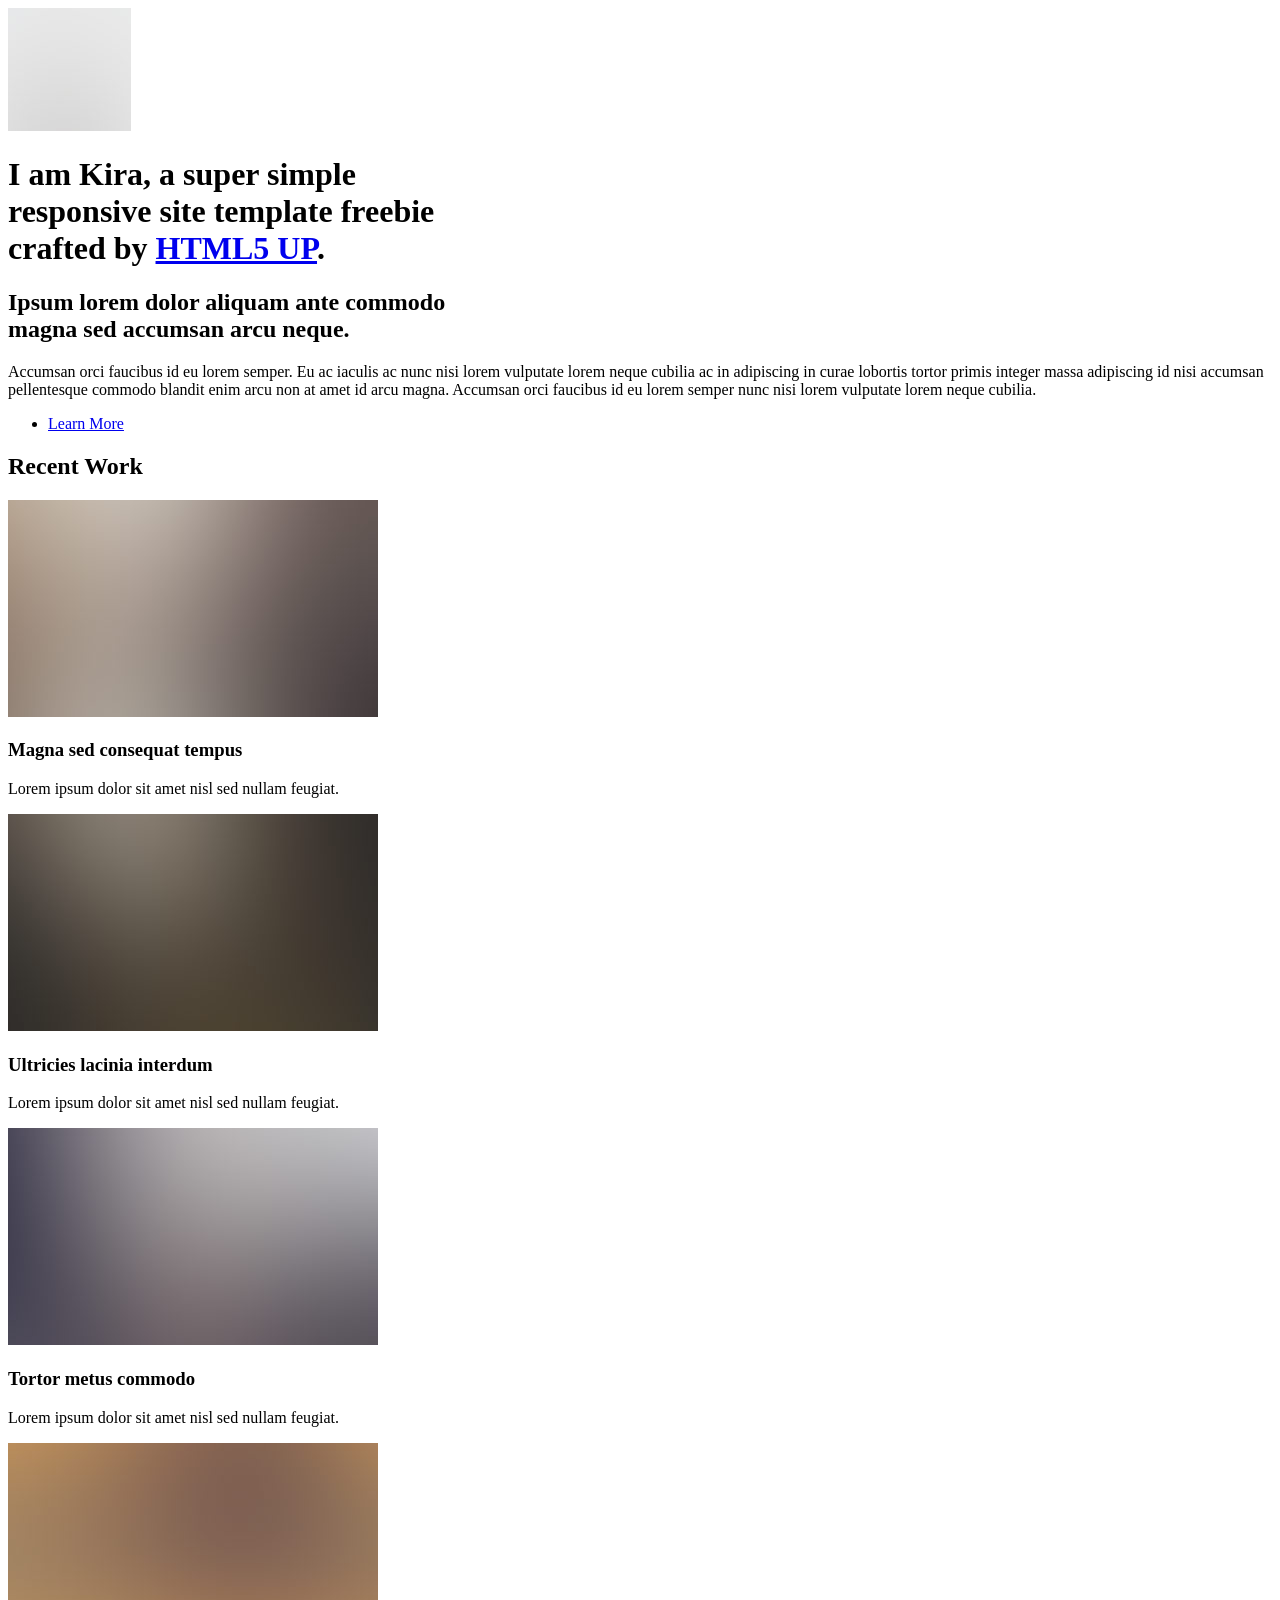
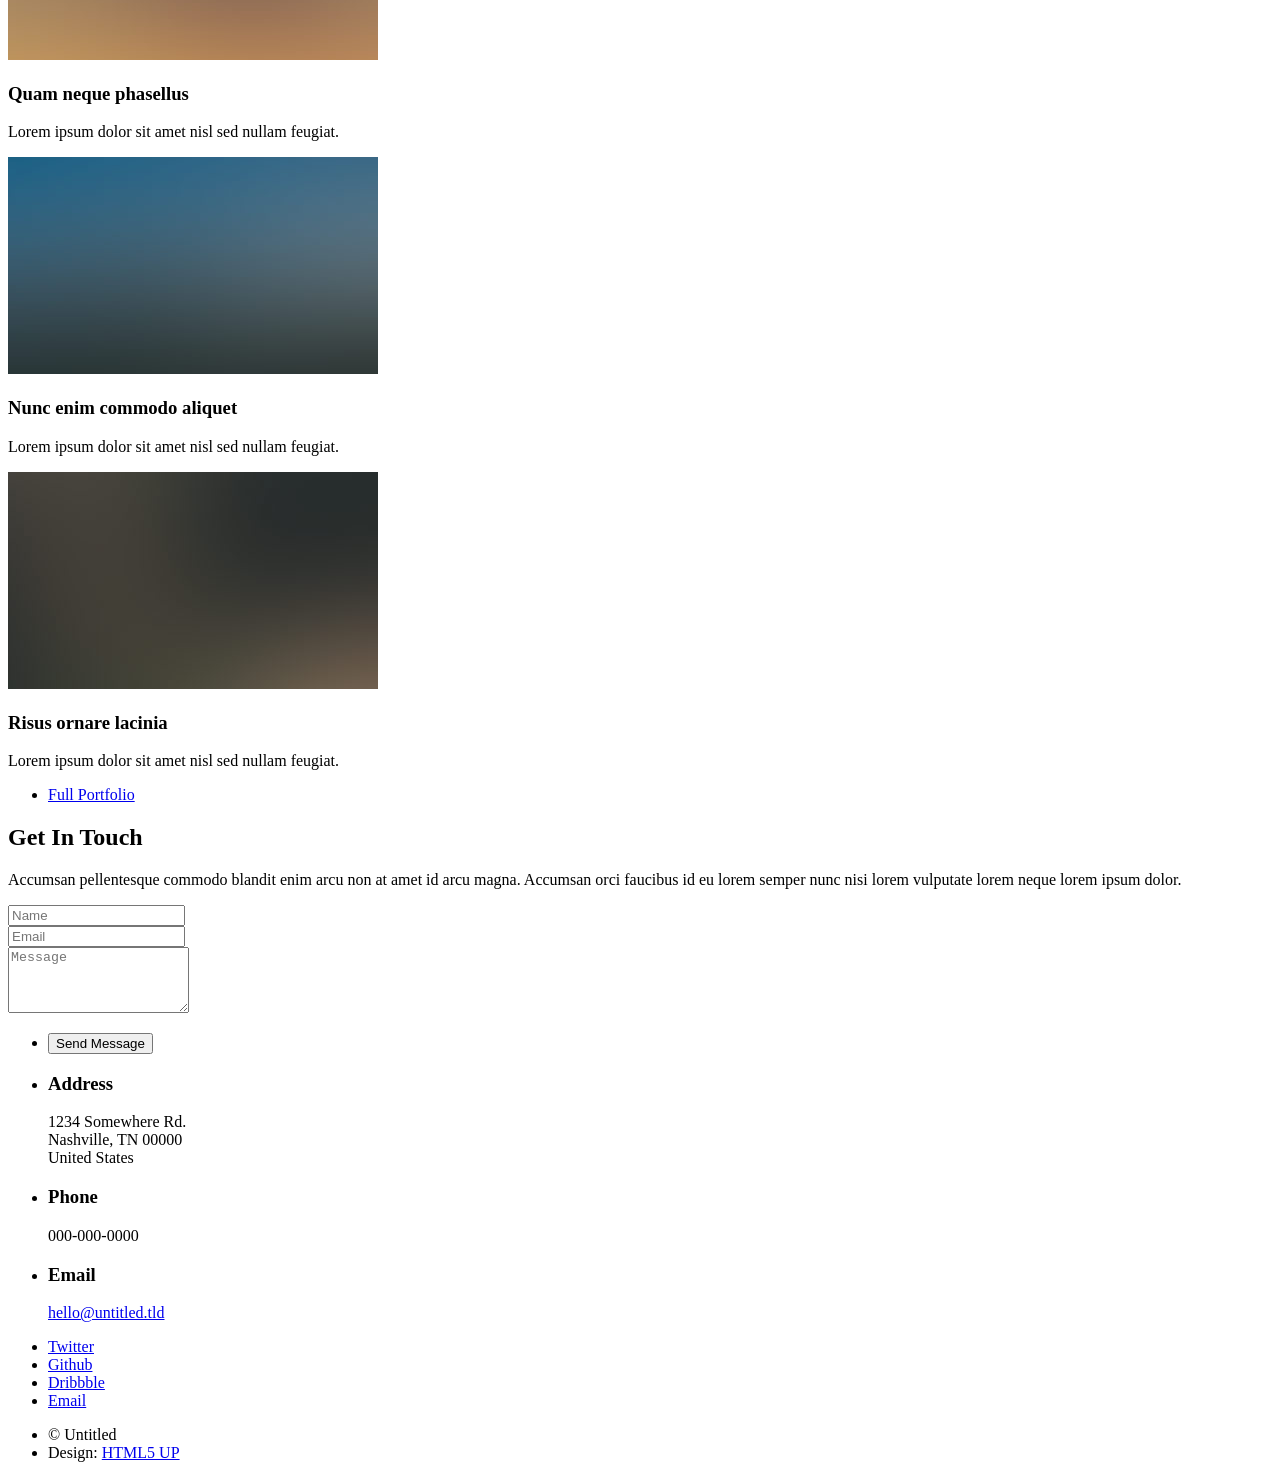
==== commit 61da3c3f: "Updated content" ====
--- a/index.html
+++ b/index.html
@@ -17,7 +17,7 @@
 			<header id="header">
 				<div class="inner">
 					<a href="#" class="image avatar"><img src="images/avatar.jpg" alt="" /></a>
-					<h1><strong>I am Strata</strong>, a super simple<br />
+					<h1><strong>I am Kira</strong>, a super simple<br />
 					responsive site template freebie<br />
 					crafted by <a href="http://html5up.net">HTML5 UP</a>.</h1>
 				</div>
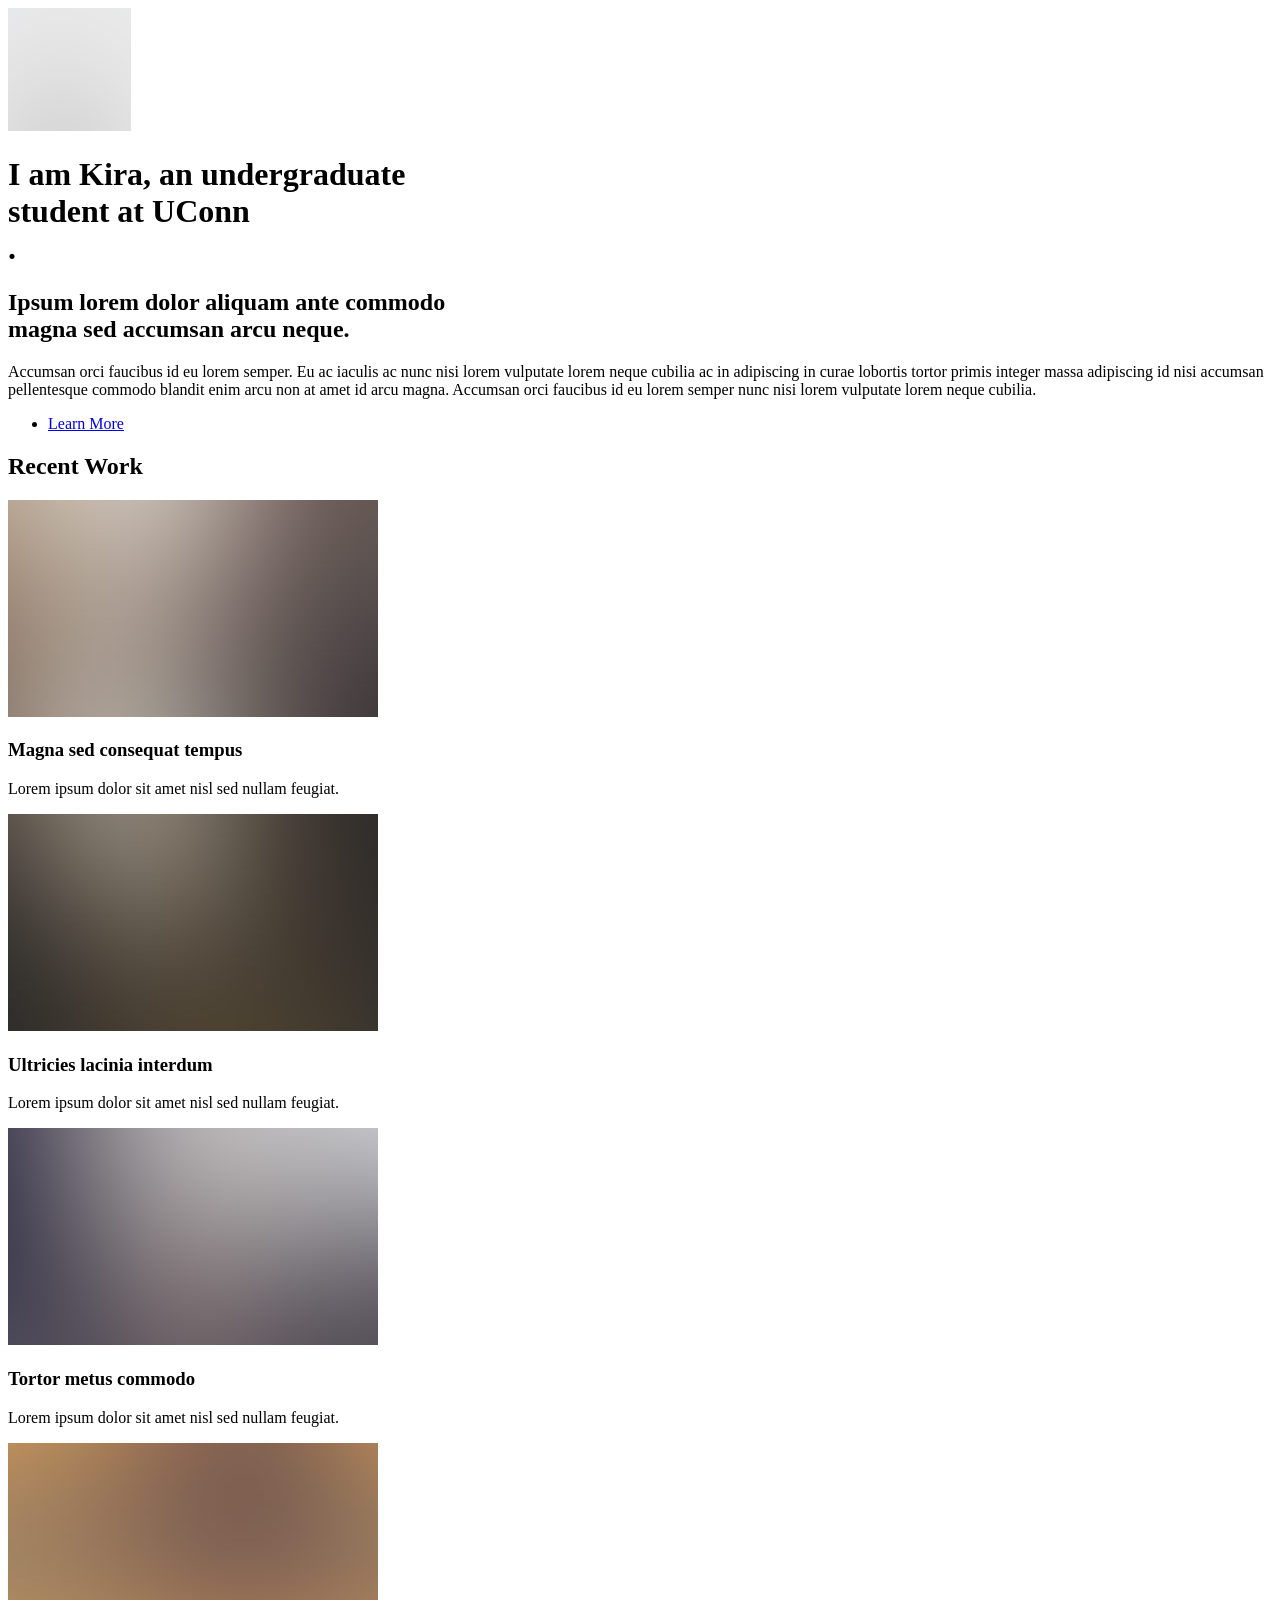
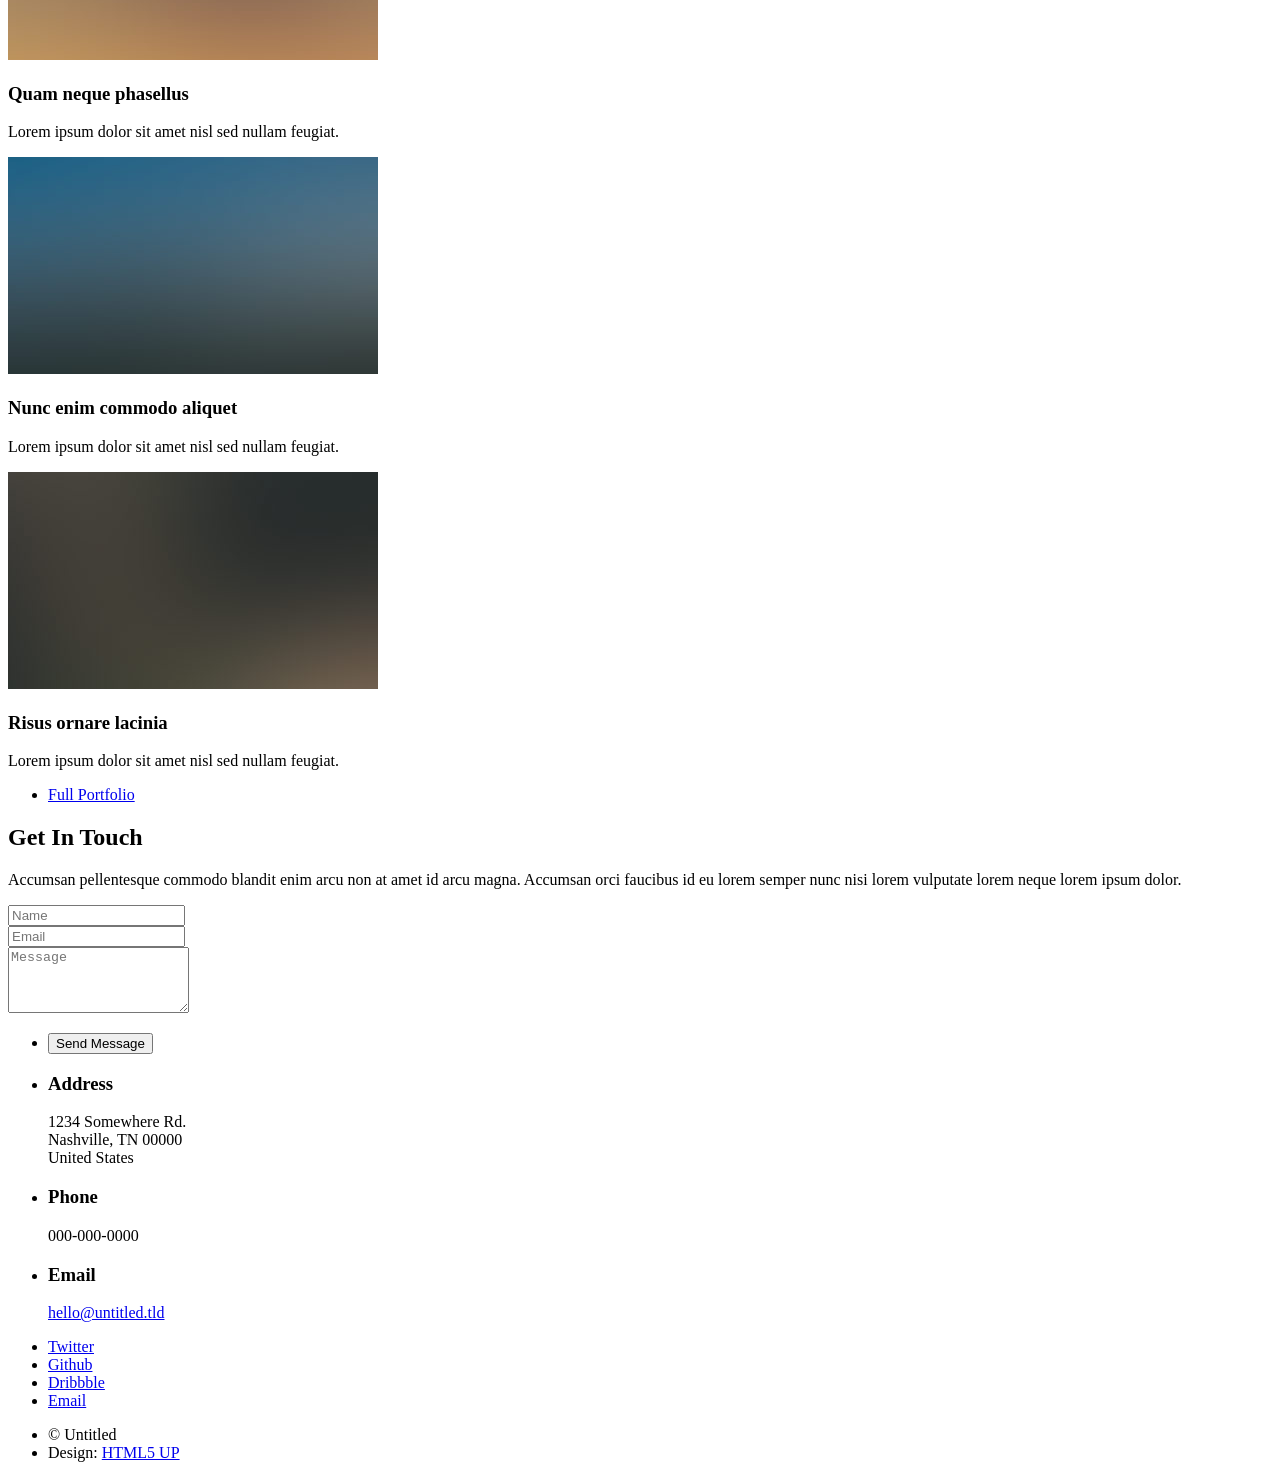
==== commit 33adbabb: "Updated content" ====
--- a/index.html
+++ b/index.html
@@ -17,9 +17,9 @@
 			<header id="header">
 				<div class="inner">
 					<a href="#" class="image avatar"><img src="images/avatar.jpg" alt="" /></a>
-					<h1><strong>I am Kira</strong>, a super simple<br />
-					responsive site template freebie<br />
-					crafted by <a href="http://html5up.net">HTML5 UP</a>.</h1>
+					<h1><strong>I am Kira</strong>, an undergraduate<br />
+					student at UConn<br />
+					</a>.</h1>
 				</div>
 			</header>
 
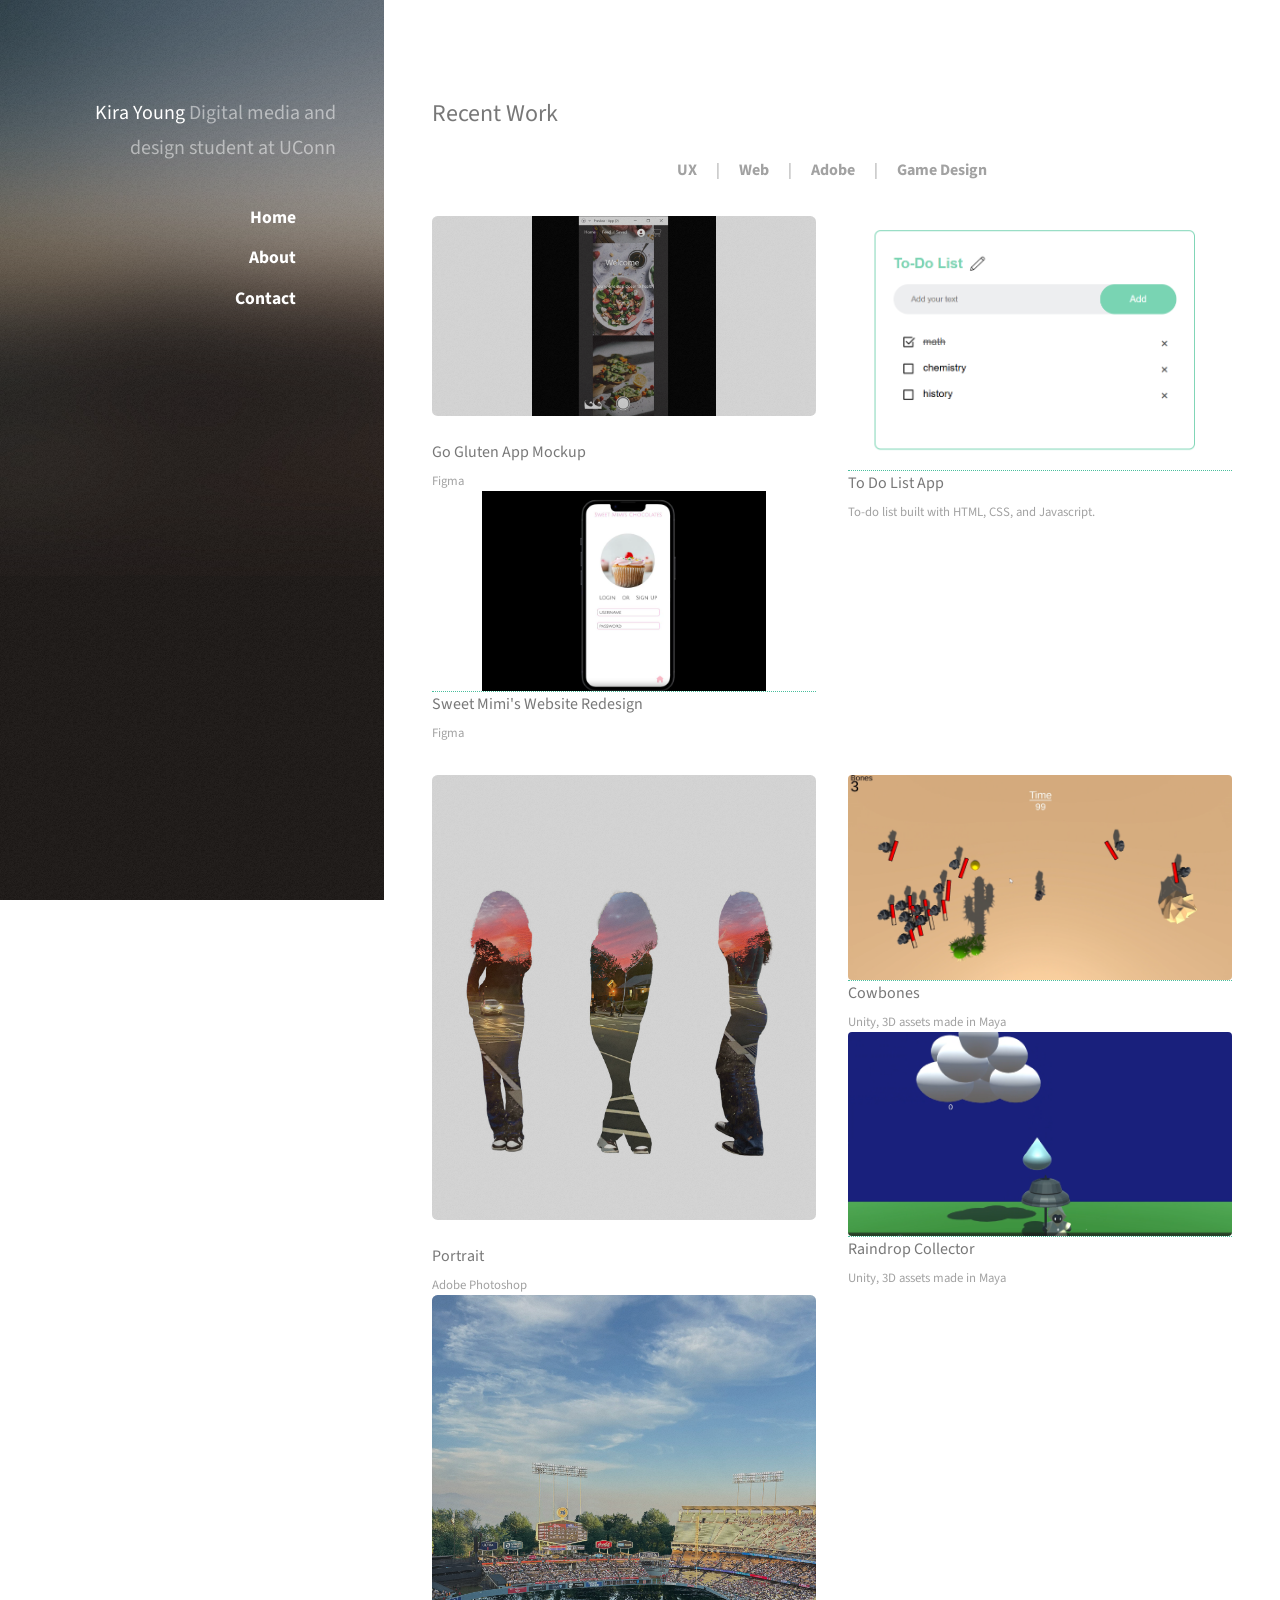
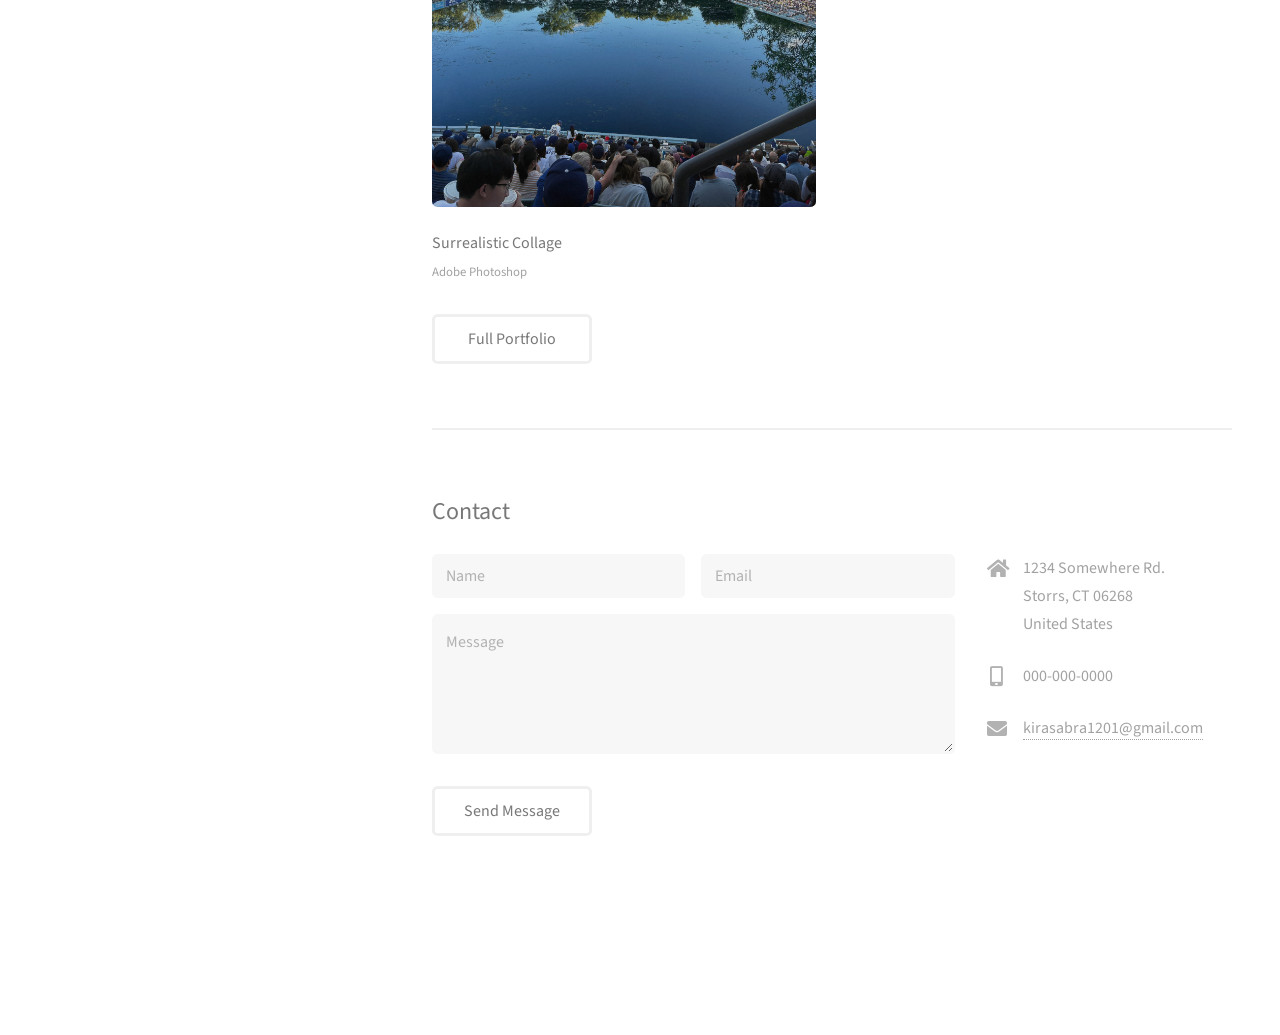
==== commit 0270a188: "11/15Update" ====
--- a/index.html
+++ b/index.html
@@ -16,62 +16,85 @@
 		<!-- Header -->
 			<header id="header">
 				<div class="inner">
-					<a href="#" class="image avatar"><img src="images/avatar.jpg" alt="" /></a>
-					<h1><strong>I am Kira</strong>, an undergraduate<br />
-					student at UConn<br />
-					</a>.</h1>
+					<h1>
+						<h1><strong>Kira Young</strong><br />
+						Digital media and design<br />
+						student at UConn</h1>
+					</h1>
+					<p class="about-link">
+						<a href="#two" style="text-decoration: none;">Home</a><br />
+						<a href="about.html" style="text-decoration: none;">About</a><br />
+						<a href="#three" style="text-decoration: none;">Contact</a></p>
 				</div>
 			</header>
 
 		<!-- Main -->
 			<div id="main">
-
 				<!-- One -->
-					<section id="one">
-						<header class="major">
-							<h2>Ipsum lorem dolor aliquam ante commodo<br />
-							magna sed accumsan arcu neque.</h2>
-						</header>
-						<p>Accumsan orci faucibus id eu lorem semper. Eu ac iaculis ac nunc nisi lorem vulputate lorem neque cubilia ac in adipiscing in curae lobortis tortor primis integer massa adipiscing id nisi accumsan pellentesque commodo blandit enim arcu non at amet id arcu magna. Accumsan orci faucibus id eu lorem semper nunc nisi lorem vulputate lorem neque cubilia.</p>
-						<ul class="actions">
-							<li><a href="#" class="button">Learn More</a></li>
-						</ul>
-					</section>
 
 				<!-- Two -->
 					<section id="two">
 						<h2>Recent Work</h2>
+
+						<!-- Category Filter -->
+						<div class="work-categories" style="text-align:center; margin-bottom: 2em;">
+							<a href="#ux" class="category-link" style="margin: 0 1em; border-bottom: none; font-weight: bold; color: #a2a2a2;">UX</a> |
+							<a href="#web" class="category-link" style="margin: 0 1em; border-bottom: none; font-weight: bold; color: #a2a2a2">Web</a> |
+							<a href="#adobe" class="category-link" style="margin: 0 1em; border-bottom: none; font-weight: bold; color: #a2a2a2">Adobe</a> |
+							<a href="#game-design" class="category-link" style="margin: 0 1em; border-bottom: none; font-weight: bold; color: inherit;">Game Design</a>
+						</div>
+
+						<!-- Work items -->
 						<div class="row">
-							<article class="col-6 col-12-xsmall work-item">
-								<a href="images/fulls/01.jpg" class="image fit thumb"><img src="images/thumbs/01.jpg" alt="" /></a>
-								<h3>Magna sed consequat tempus</h3>
-								<p>Lorem ipsum dolor sit amet nisl sed nullam feugiat.</p>
+							<!--UX Section-->
+							<article id="ux" class="col-6 col-12-xsmall work-item">
+								<a href="images/fulls/GoGluten.mp4" target="_blank" class="image fit thumb" style="display: block;" >
+									<img src="images/thumbs/GoGlutenScreenshot.png" style="width: 100%; height: 200px; object-fit: contain; display: block; border-radius: 4px;"/>
+								</a>
+								<h3>Go Gluten App Mockup</h3>
+								<p>Figma</p>	
+
+								<a href="images/fulls/Sweet Mimis.mp4" target="_blank" style="display: block;">
+									<img src="images/thumbs/SweetMimisScreenshot.png" style="width: 100%; height: 200px; object-fit: contain; display: block; border-radius: 4px;"/>
+								</a>
+								<h3>Sweet Mimi's Website Redesign</h3>
+								<p>Figma</p>
+							</article>	
+							
+							<!--Web Section-->
+							<article id="web" class="col-6 col-12-xsmall work-item">
+								<a href="https://kyoung2025.github.io/to-do-list/" target="_blank" style="display: block;">
+									<img src="images/thumbs/ToDoCover.png" alt="Todo App Screenshot" style="width: 100%; height: auto; display: block; border-radius: 4px;" /> 
+								</a>
+								<h3>To Do List App</h3>
+								<p>To-do list built with HTML, CSS, and Javascript.</p>
 							</article>
-							<article class="col-6 col-12-xsmall work-item">
-								<a href="images/fulls/02.jpg" class="image fit thumb"><img src="images/thumbs/02.jpg" alt="" /></a>
-								<h3>Ultricies lacinia interdum</h3>
-								<p>Lorem ipsum dolor sit amet nisl sed nullam feugiat.</p>
+							<!--Adobe Section-->
+							<article id="adobe" class="col-6 col-12-xsmall work-item">
+								<a href="images/fulls/DoubleExposure2.jpg" class="image fit thumb"><img src="images/thumbs/DoubleExposure2.jpg" alt="" /></a>
+								<h3>Portrait</h3>
+								<p>Adobe Photoshop</p>
+
+								<a href="images/fulls/Surreal1.jpg" class="image fit thumb"><img src="images/thumbs/Surreal1.jpg" alt="" /></a>
+								<h3>Surrealistic Collage</h3>
+								<p>Adobe Photoshop</p>
 							</article>
-							<article class="col-6 col-12-xsmall work-item">
-								<a href="images/fulls/03.jpg" class="image fit thumb"><img src="images/thumbs/03.jpg" alt="" /></a>
-								<h3>Tortor metus commodo</h3>
-								<p>Lorem ipsum dolor sit amet nisl sed nullam feugiat.</p>
+							<!--Game Design Section-->
+							<article id="game-design" class="col-6 col-12-xsmall work-item">
+								<a href="images/fulls/Cowbones Trailer.mp4" target="_blank" style="display: block;">
+									<img src="images/thumbs/CowbonesCover.png" style="width: 100%; height: auto; display: block; border-radius: 4px;" /> 
+								</a>
+								<h3>Cowbones</h3>
+								<p>Unity, 3D assets made in Maya</p>
+
+								<a href="images/fulls/Raindrop Trailer.mp4" target="_blank" style="display: block;">
+									<img src="images/thumbs/RaindropCover.png" style="width: 100%; height: auto; display: block; border-radius: 4px;" /> 
+								</a>
+								<h3>Raindrop Collector</h3>
+								<p>Unity, 3D assets made in Maya</p>
 							</article>
-							<article class="col-6 col-12-xsmall work-item">
-								<a href="images/fulls/04.jpg" class="image fit thumb"><img src="images/thumbs/04.jpg" alt="" /></a>
-								<h3>Quam neque phasellus</h3>
-								<p>Lorem ipsum dolor sit amet nisl sed nullam feugiat.</p>
-							</article>
-							<article class="col-6 col-12-xsmall work-item">
-								<a href="images/fulls/05.jpg" class="image fit thumb"><img src="images/thumbs/05.jpg" alt="" /></a>
-								<h3>Nunc enim commodo aliquet</h3>
-								<p>Lorem ipsum dolor sit amet nisl sed nullam feugiat.</p>
-							</article>
-							<article class="col-6 col-12-xsmall work-item">
-								<a href="images/fulls/06.jpg" class="image fit thumb"><img src="images/thumbs/06.jpg" alt="" /></a>
-								<h3>Risus ornare lacinia</h3>
-								<p>Lorem ipsum dolor sit amet nisl sed nullam feugiat.</p>
-							</article>
+
+							
 						</div>
 						<ul class="actions">
 							<li><a href="#" class="button">Full Portfolio</a></li>
@@ -80,8 +103,7 @@
 
 				<!-- Three -->
 					<section id="three">
-						<h2>Get In Touch</h2>
-						<p>Accumsan pellentesque commodo blandit enim arcu non at amet id arcu magna. Accumsan orci faucibus id eu lorem semper nunc nisi lorem vulputate lorem neque lorem ipsum dolor.</p>
+						<h2>Contact</h2>
 						<div class="row">
 							<div class="col-8 col-12-small">
 								<form method="post" action="#">
@@ -100,7 +122,7 @@
 									<li>
 										<h3 class="icon solid fa-home"><span class="label">Address</span></h3>
 										1234 Somewhere Rd.<br />
-										Nashville, TN 00000<br />
+										Storrs, CT 06268<br />
 										United States
 									</li>
 									<li>
@@ -109,7 +131,7 @@
 									</li>
 									<li>
 										<h3 class="icon solid fa-envelope"><span class="label">Email</span></h3>
-										<a href="#">hello@untitled.tld</a>
+										<a href="#">kirasabra1201@gmail.com</a>
 									</li>
 								</ul>
 							</div>
@@ -459,5 +481,37 @@
 			<script src="assets/js/util.js"></script>
 			<script src="assets/js/main.js"></script>
 
+			<script>
+				document.addEventListener("DOMContentLoaded", function() {
+					const categoryLinks = document.querySelectorAll(".category-link");
+					const workItems = document.querySelectorAll(".work-item");
+
+					categoryLinks.forEach(link => {
+    				link.addEventListener("click", function (e) {
+      					e.preventDefault(); // Stop the anchor from jumping
+      					const category = this.getAttribute("href").substring(1); // e.g. "web"
+
+      					// Hide all work items
+      					workItems.forEach(item => {
+        					item.style.display = "none";
+      					});
+
+      					// Show only the selected category
+      					const selected = document.getElementById(category);
+      					if (selected) {
+        					selected.style.display = "block";
+      					}
+
+      					// Optional: visually mark active category
+      					categoryLinks.forEach(l => l.classList.remove("active"));
+      					this.classList.add("active");
+    				});
+  				});
+			});
+
+
+		
+			</script>
+
 	</body>
 </html>
--- a/assets/css/main.css
+++ b/assets/css/main.css
@@ -3218,4 +3218,36 @@
 				padding-left: 0;
 			}
 
-	}+	}
+	.skills-list{
+		columns: 2;
+		-webkit-columns: 2;
+		-moz-columns: 2;
+		column-gap: 2rem;
+		list-style-type: disc;
+		padding-left: 1.5rem;
+		margin-bottom: 2rem;
+	}
+	.about-link{
+		margin-right: 40px;
+		margin-top: 3em;
+	}
+	.about-link a{
+		display: block;
+		line-height: 0.5;
+		margin-bottom: 0.2em;
+		border-bottom: none;
+		text-decoration: none;
+		font-size: 1.1em;
+		color: #fff;
+		font-weight: bold;
+		transition: color 0.3s ease;
+	}
+	.about-link a:hover {
+		color: #aaa;
+	}
+	.category-link.active{
+		color: #2ebaae;
+	}
+	
+
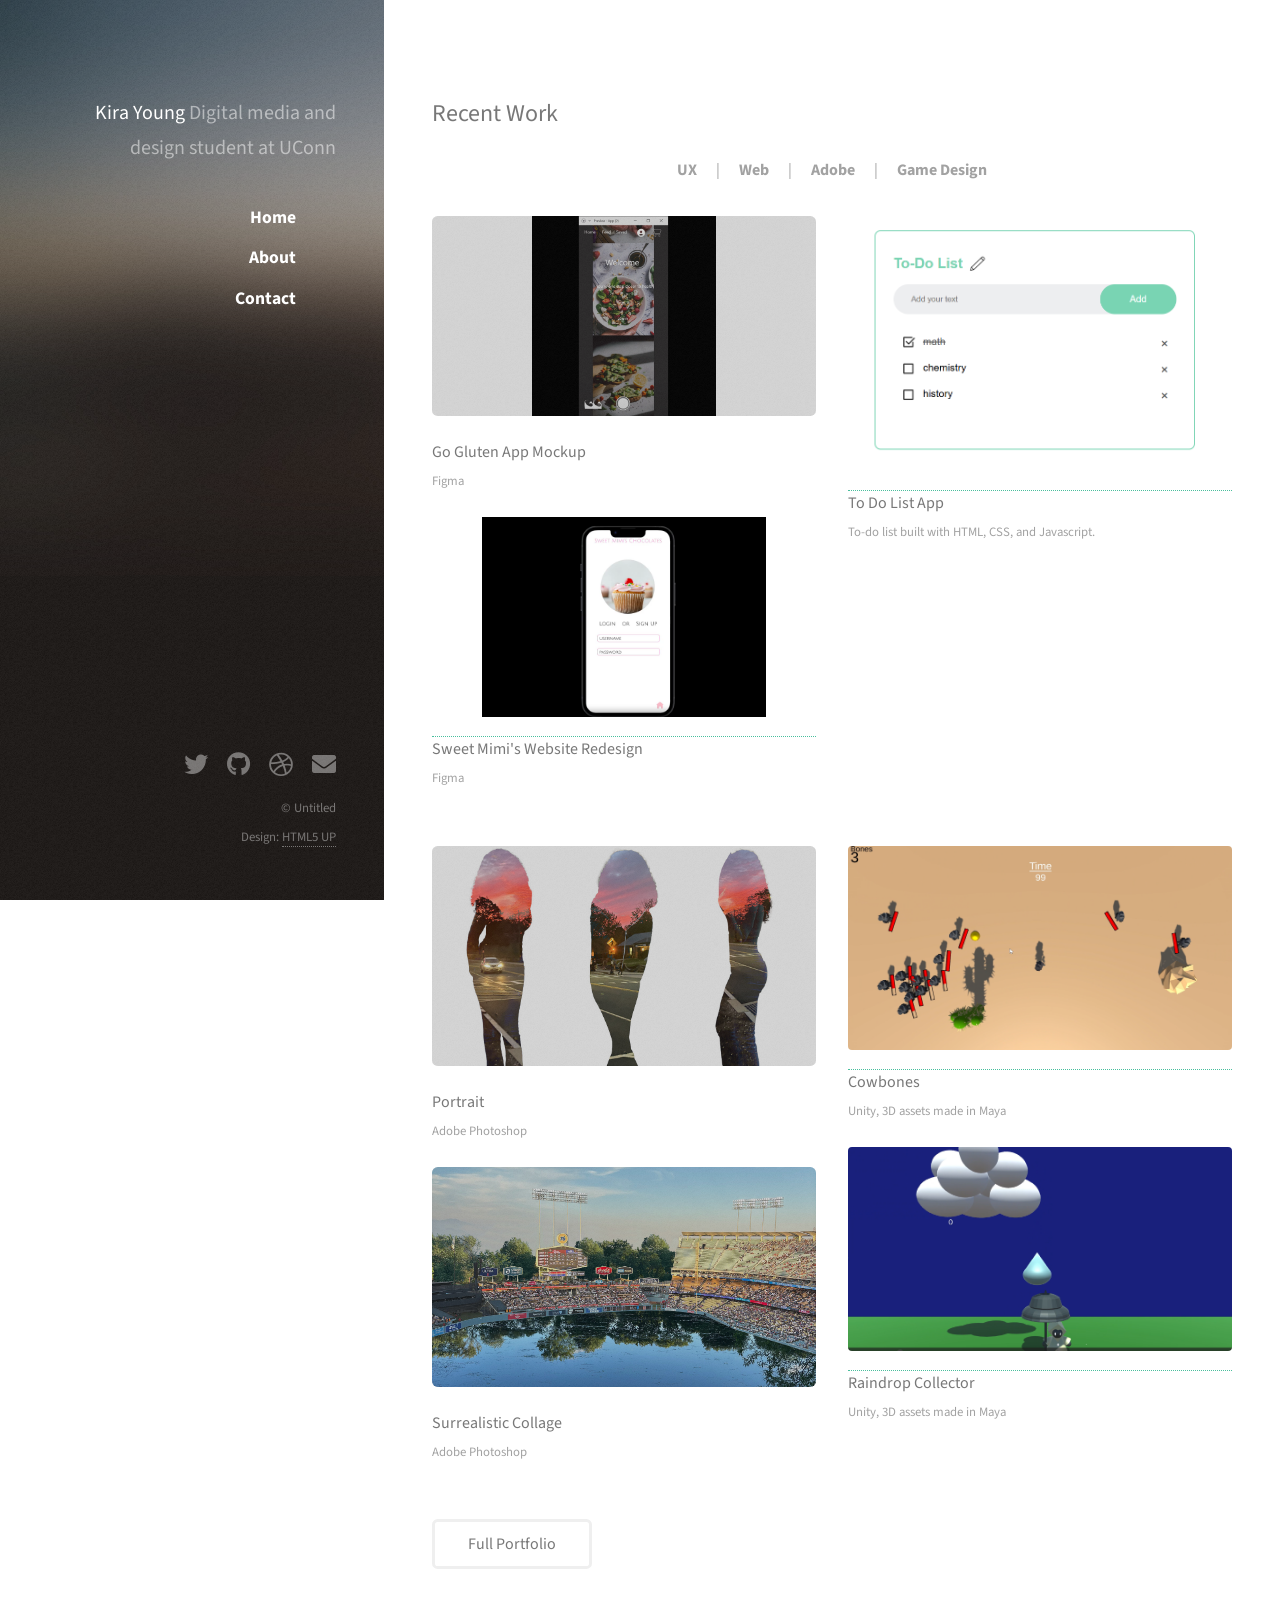
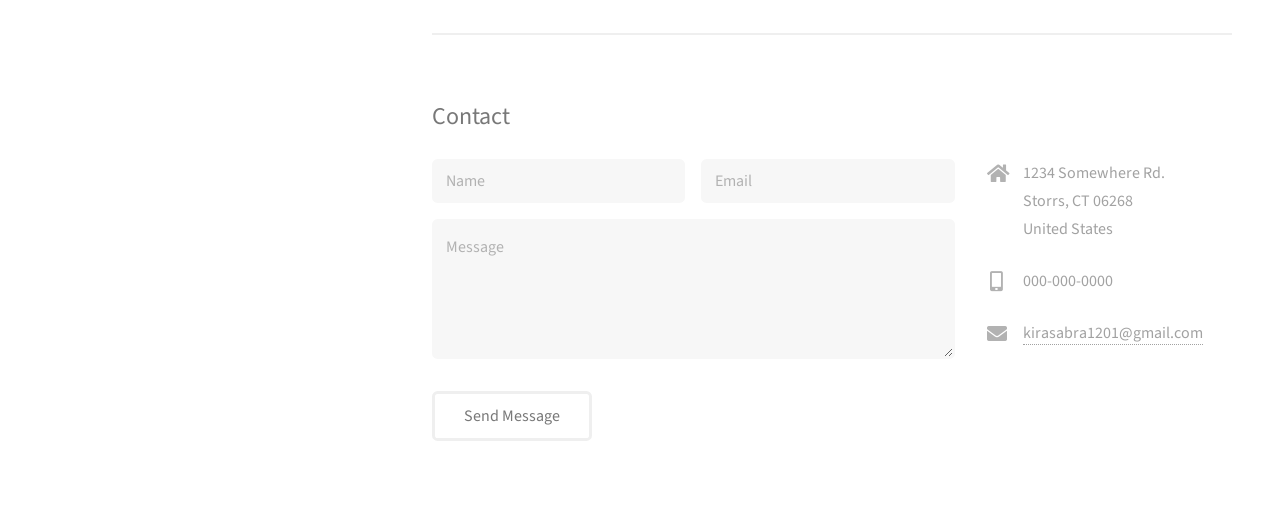
==== commit 1969686b: "11/15Update1" ====
--- a/index.html
+++ b/index.html
@@ -97,7 +97,7 @@
 							
 						</div>
 						<ul class="actions">
-							<li><a href="#" class="button">Full Portfolio</a></li>
+							<li><a href="#" id="show-all" class="button">Full Portfolio</a></li>
 						</ul>
 					</section>
 
@@ -508,7 +508,24 @@
     				});
   				});
 			});
-
+			//Show all items when click "Full Portfolio"
+			document.addEventListener("DOMContentLoaded", function () {
+				const showAllBtn = document.getElementById("show-all");
+				const workItems = document.querySelectorAll(".work-item");
+				const categoryLinks = document.querySelectorAll(".category-link");
+
+				showAllBtn.addEventListener("click", function (e) {
+					e.preventDefault();
+
+					//show all sections
+					workItems.forEach(item => {
+						item.style.display = "block";
+					});
+
+					//remove active states from category links
+					categoryLinks.forEach(link => link.classList.remove("active"));
+				});
+			});
 
 		
 			</script>
--- a/assets/css/main.css
+++ b/assets/css/main.css
@@ -2570,7 +2570,17 @@
 			font-size: 0.8em;
 			line-height: 1.5em;
 			margin: 0;
-		}
+			margin-bottom: 2em;
+		}
+
+		.work-item img{
+			width: 100%;
+			height: 220px;
+			object-fit: cover;
+			border-radius: 6px;
+			margin-bottom: 1.2em;
+		}
+
 
 /* Header */
 
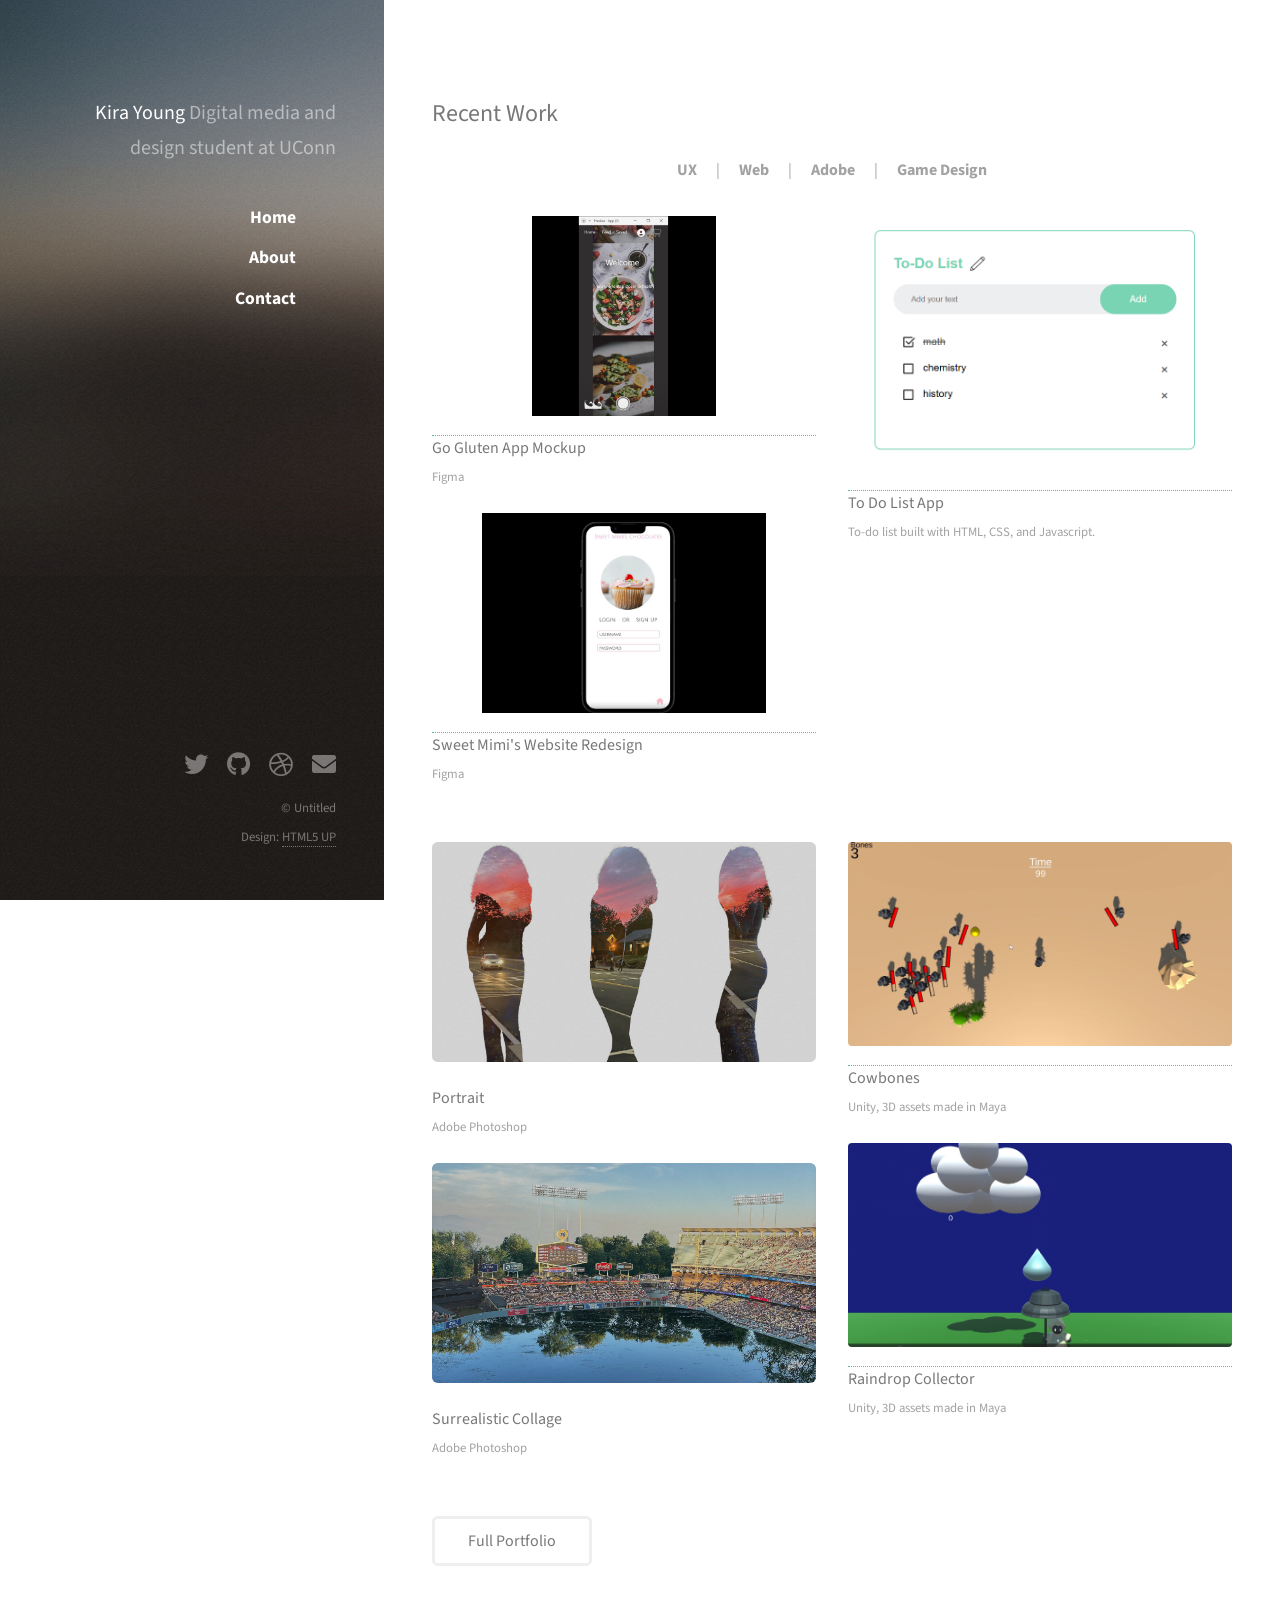
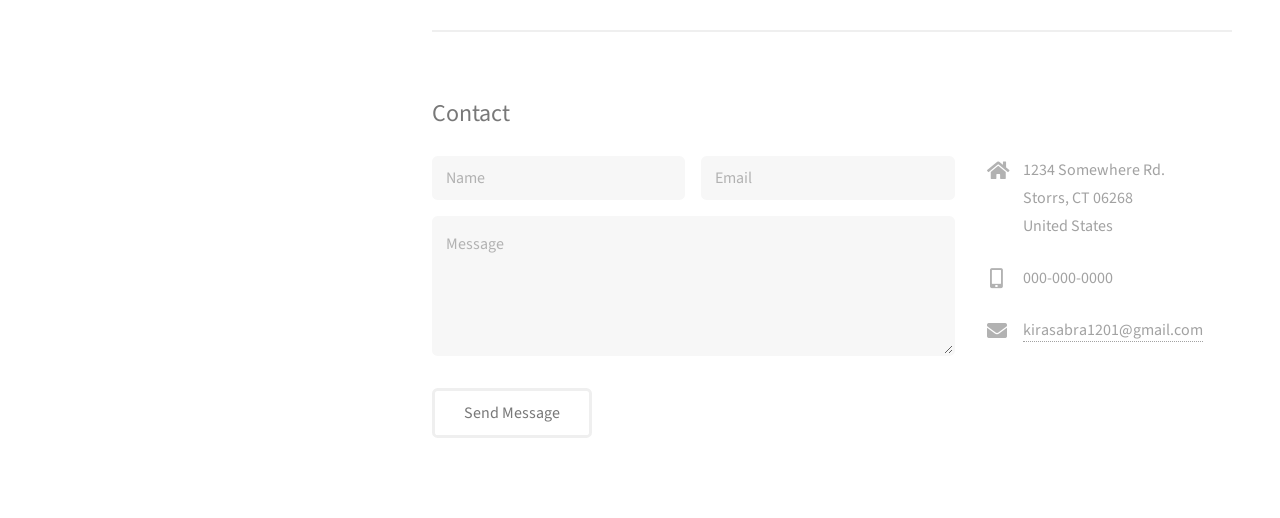
==== commit 0cc0f4b4: "y" ====
--- a/index.html
+++ b/index.html
@@ -48,7 +48,7 @@
 						<div class="row">
 							<!--UX Section-->
 							<article id="ux" class="col-6 col-12-xsmall work-item">
-								<a href="images/fulls/GoGluten.mp4" target="_blank" class="image fit thumb" style="display: block;" >
+								<a href="images/fulls/GoGluten.mp4" target="_blank" style="display: block;" >
 									<img src="images/thumbs/GoGlutenScreenshot.png" style="width: 100%; height: 200px; object-fit: contain; display: block; border-radius: 4px;"/>
 								</a>
 								<h3>Go Gluten App Mockup</h3>
